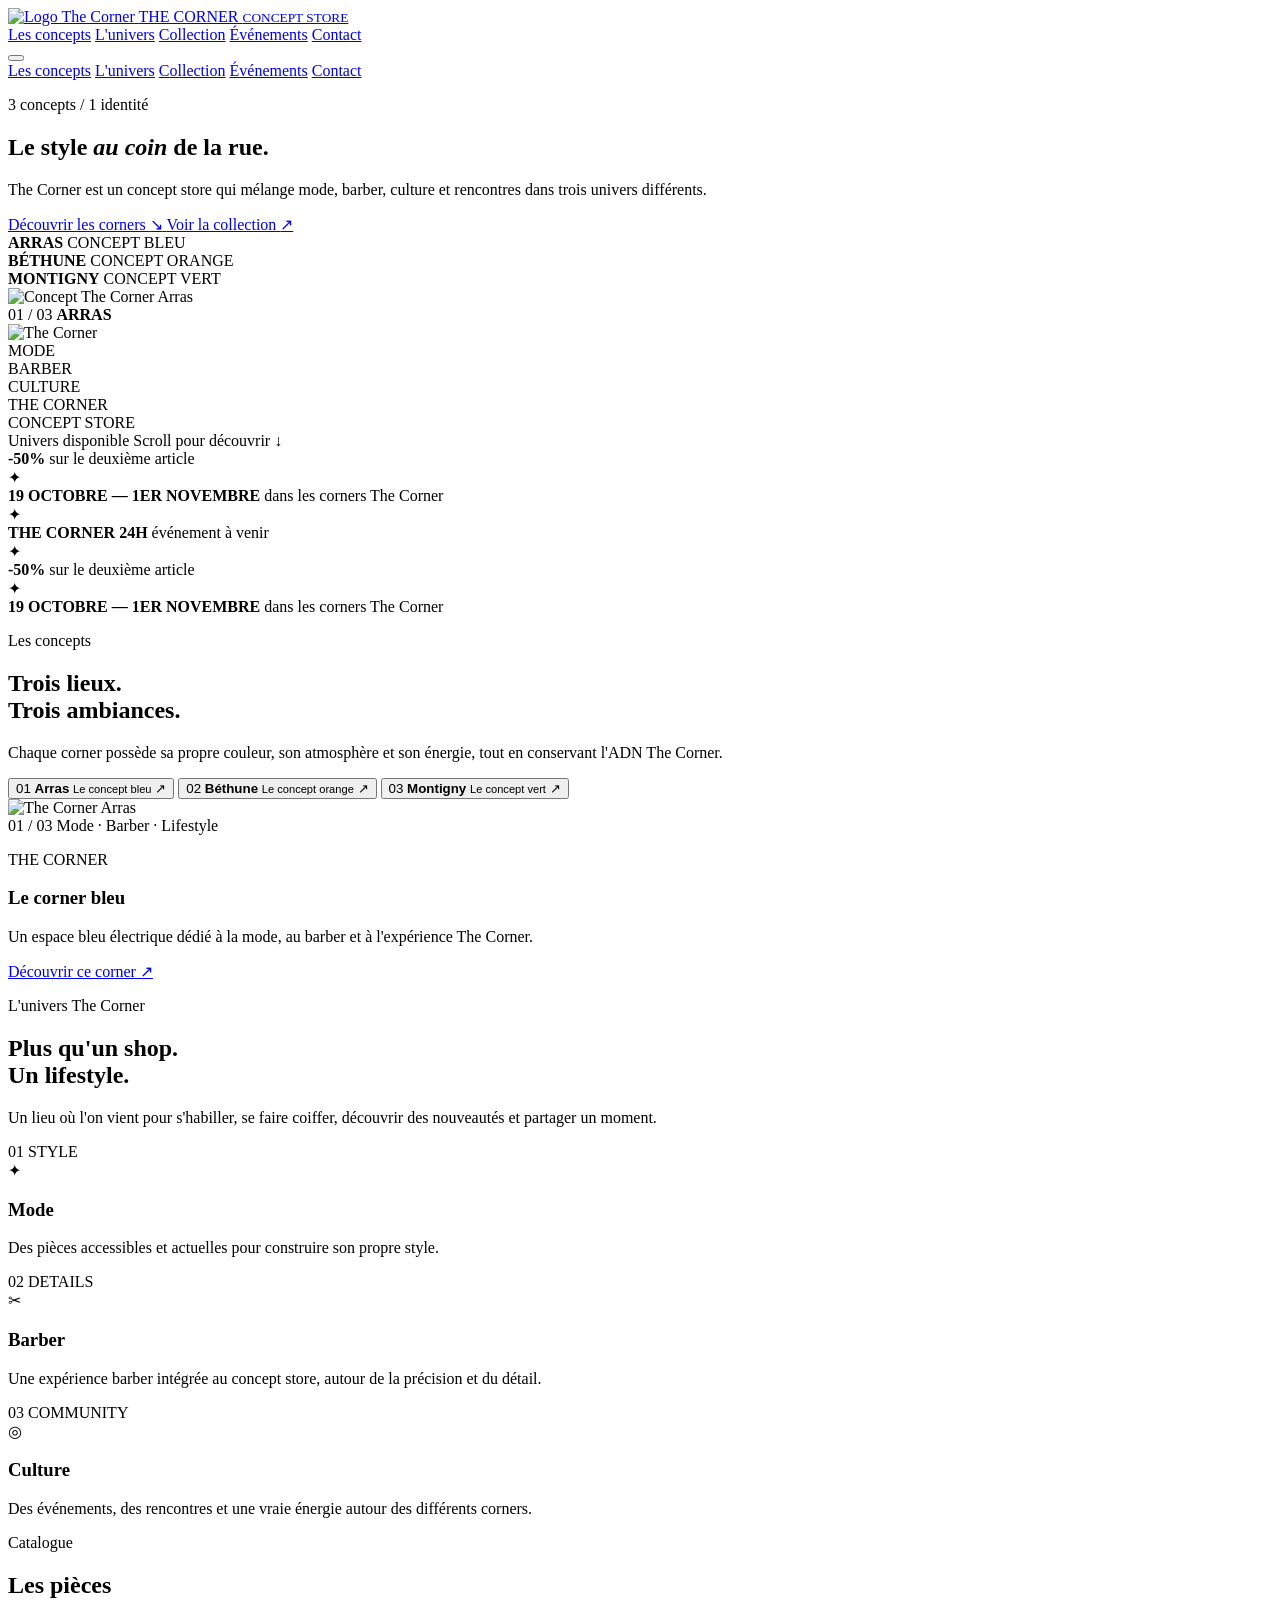
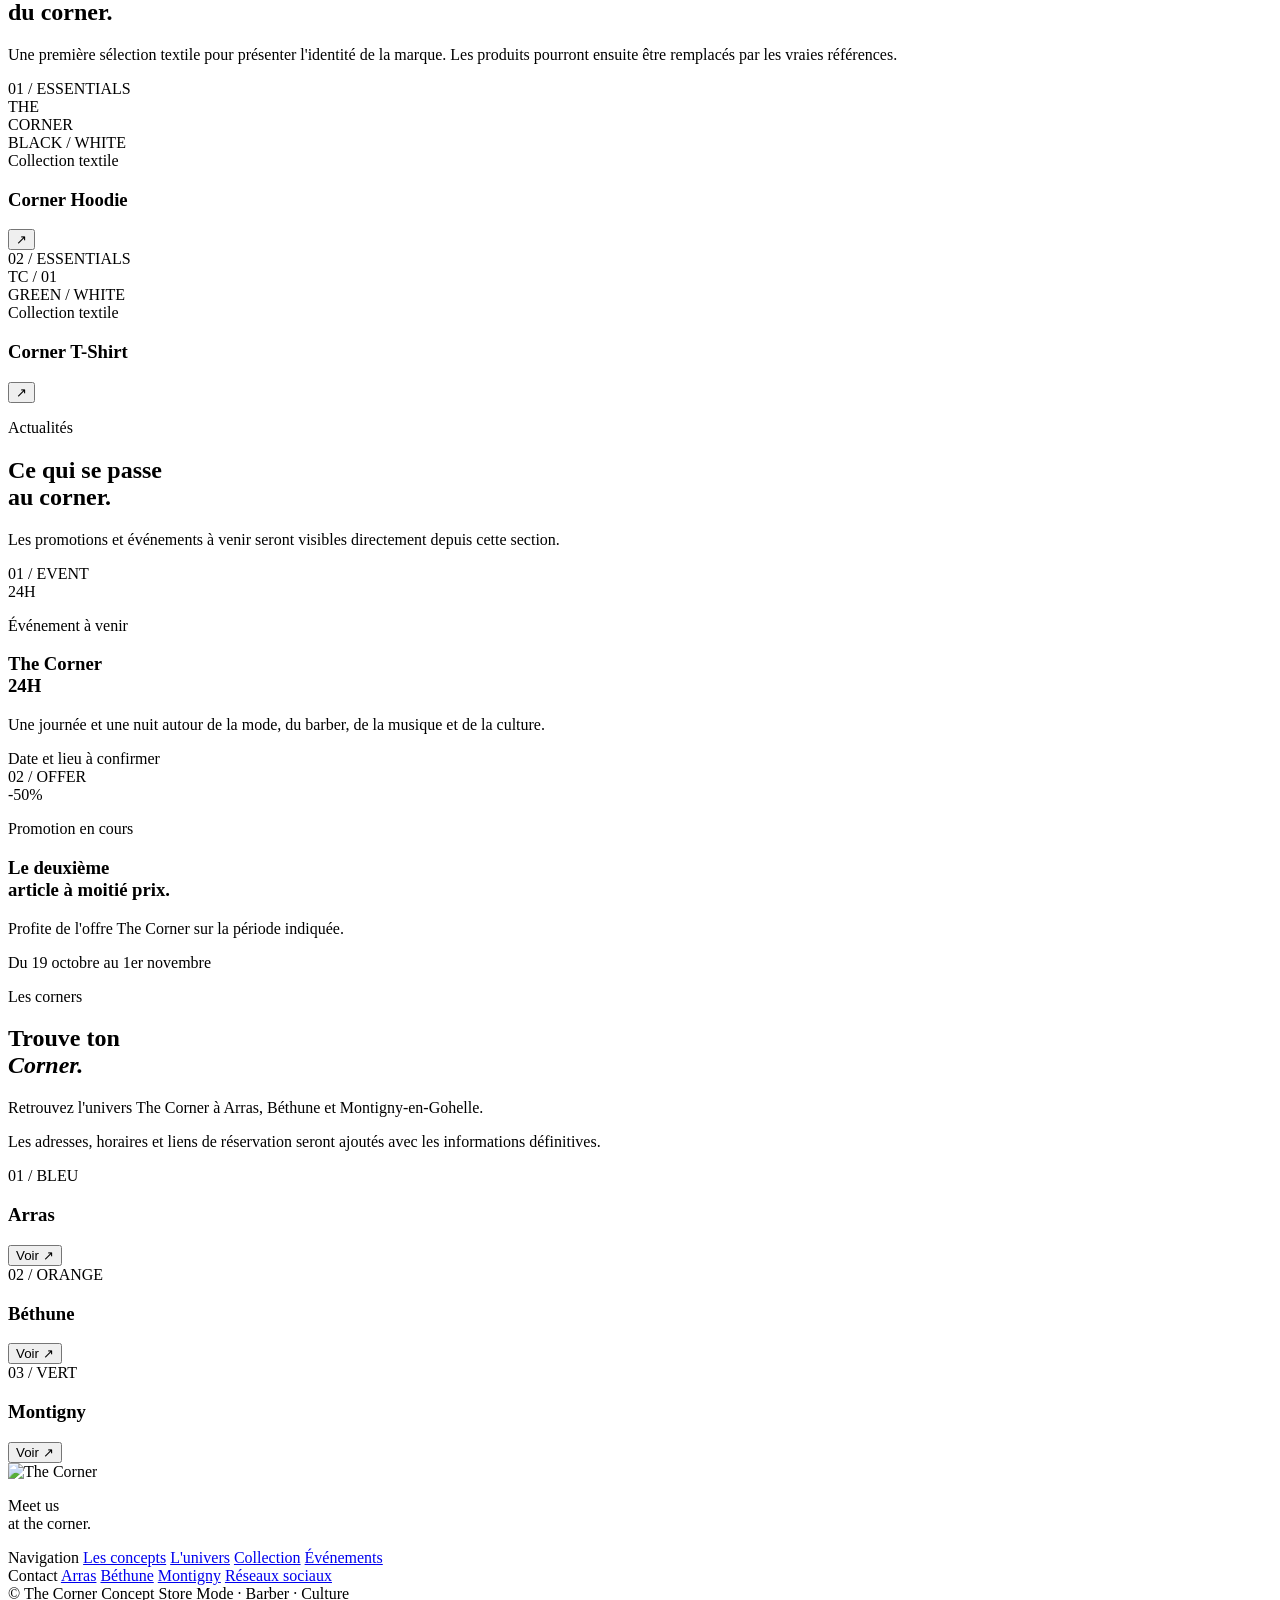
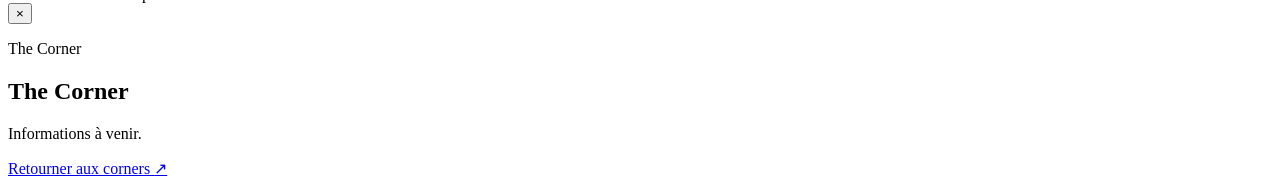
==== index.html @ e29ccf76 "Rename file (2).html to index.html" ====
<!DOCTYPE html>
<html lang="fr">
<head>
  <meta charset="UTF-8" />
  <meta name="viewport" content="width=device-width, initial-scale=1.0" />

  <title>The Corner — Concept Store</title>

  <meta
    name="description"
    content="The Corner Concept Store — Mode, barber, culture et événements à Arras, Béthune et Montigny."
  />

  <link rel="preconnect" href="https://fonts.googleapis.com">
  <link rel="preconnect" href="https://fonts.gstatic.com" crossorigin>

  <link
    href="https://fonts.googleapis.com/css2?family=Barlow+Condensed:wght@400;500;600;700;800&family=Space+Grotesk:wght@400;500;600;700&display=swap"
    rel="stylesheet"
  />

  <link rel="stylesheet" href="style.css" />
</head>

<body>

  <div class="scroll-progress" id="scrollProgress"></div>

  <!-- HEADER -->
  <header class="site-header" id="siteHeader">
    <div class="container header-inner">

      <a href="#top" class="brand">
        <span class="brand-logo">
          <img src="assets/logo-white.png" alt="Logo The Corner" />
        </span>

        <span class="brand-text">
          THE CORNER
          <small>CONCEPT STORE</small>
        </span>
      </a>

      <nav class="main-nav" aria-label="Navigation principale">
        <a href="#concepts">Les concepts</a>
        <a href="#univers">L'univers</a>
        <a href="#collection">Collection</a>
        <a href="#events">Événements</a>
        <a href="#contact">Contact</a>
      </nav>

      <button
        class="menu-toggle"
        id="menuToggle"
        type="button"
        aria-label="Ouvrir le menu"
        aria-expanded="false"
      >
        <span></span>
        <span></span>
      </button>
    </div>

    <div class="mobile-panel" id="mobilePanel">
      <a href="#concepts">Les concepts</a>
      <a href="#univers">L'univers</a>
      <a href="#collection">Collection</a>
      <a href="#events">Événements</a>
      <a href="#contact">Contact</a>
    </div>
  </header>

  <main>

    <!-- HERO -->
    <section class="hero" id="top">
      <div class="hero-background-grid"></div>

      <div class="container hero-grid">

        <div class="hero-content reveal">
          <p class="eyebrow eyebrow-light">
            <span></span>
            3 concepts / 1 identité
          </p>

          <h1>
            Le style
            <em>au coin</em>
            de la rue.
          </h1>

          <p class="hero-description">
            The Corner est un concept store qui mélange mode, barber,
            culture et rencontres dans trois univers différents.
          </p>

          <div class="hero-actions">
            <a href="#concepts" class="button button-acid">
              Découvrir les corners
              <span>↘</span>
            </a>

            <a href="#collection" class="button button-outline-light">
              Voir la collection
              <span>↗</span>
            </a>
          </div>

          <div class="hero-infos">
            <div>
              <strong>ARRAS</strong>
              <span>CONCEPT BLEU</span>
            </div>

            <div>
              <strong>BÉTHUNE</strong>
              <span>CONCEPT ORANGE</span>
            </div>

            <div>
              <strong>MONTIGNY</strong>
              <span>CONCEPT VERT</span>
            </div>
          </div>
        </div>

        <div class="hero-visual reveal">
          <div class="hero-image media-frame">
            <img
              src="assets/arras.jpg"
              alt="Concept The Corner Arras"
            />

            <div class="hero-image-overlay"></div>

            <div class="hero-image-label">
              <span>01 / 03</span>
              <strong>ARRAS</strong>
            </div>
          </div>

          <div class="hero-logo-card">
            <img src="assets/logo-white.png" alt="The Corner" />
          </div>

          <div class="hero-sticker">
            MODE<br />
            BARBER<br />
            CULTURE
          </div>

          <div class="hero-side-label">
            THE CORNER<br />
            CONCEPT STORE
          </div>
        </div>

      </div>

      <div class="container hero-bottom">
        <span>
          <i class="status-dot"></i>
          Univers disponible
        </span>

        <span>Scroll pour découvrir ↓</span>
      </div>
    </section>

    <!-- PROMOTION -->
    <section class="promo-bar">
      <div class="promo-track">
        <div class="promo-item">
          <strong>-50%</strong>
          <span>sur le deuxième article</span>
        </div>

        <div class="promo-separator">✦</div>

        <div class="promo-item">
          <strong>19 OCTOBRE — 1ER NOVEMBRE</strong>
          <span>dans les corners The Corner</span>
        </div>

        <div class="promo-separator">✦</div>

        <div class="promo-item">
          <strong>THE CORNER 24H</strong>
          <span>événement à venir</span>
        </div>

        <div class="promo-separator">✦</div>

        <div class="promo-item">
          <strong>-50%</strong>
          <span>sur le deuxième article</span>
        </div>

        <div class="promo-separator">✦</div>

        <div class="promo-item">
          <strong>19 OCTOBRE — 1ER NOVEMBRE</strong>
          <span>dans les corners The Corner</span>
        </div>
      </div>
    </section>

    <!-- CONCEPTS -->
    <section class="section concepts-section" id="concepts">
      <div class="container">

        <div class="section-heading reveal">
          <div>
            <p class="eyebrow">
              <span></span>
              Les concepts
            </p>

            <h2>
              Trois lieux.<br />
              Trois ambiances.
            </h2>
          </div>

          <p class="section-intro">
            Chaque corner possède sa propre couleur, son atmosphère
            et son énergie, tout en conservant l'ADN The Corner.
          </p>
        </div>

        <div class="concept-layout">

          <div class="concept-list">

            <button
              class="concept-card is-active"
              type="button"
              aria-pressed="true"
              data-city="Arras"
              data-index="01"
              data-theme="blue"
              data-color="#165dff"
              data-image="assets/arras.jpg"
              data-title="Le corner bleu"
              data-description="Un espace bleu électrique dédié à la mode, au barber et à l'expérience The Corner."
              data-tag="Mode · Barber · Lifestyle"
            >
              <span class="concept-card-number">01</span>

              <span class="concept-card-content">
                <strong>Arras</strong>
                <small>Le concept bleu</small>
              </span>

              <span class="concept-card-arrow">↗</span>
            </button>

            <button
              class="concept-card"
              type="button"
              aria-pressed="false"
              data-city="Béthune"
              data-index="02"
              data-theme="orange"
              data-color="#f15a24"
              data-image="assets/bethune.jpg"
              data-title="Le corner orange"
              data-description="Une identité chaude et solaire pensée pour le shopping, le style et la convivialité."
              data-tag="Mode · Barber · Culture"
            >
              <span class="concept-card-number">02</span>

              <span class="concept-card-content">
                <strong>Béthune</strong>
                <small>Le concept orange</small>
              </span>

              <span class="concept-card-arrow">↗</span>
            </button>

            <button
              class="concept-card"
              type="button"
              aria-pressed="false"
              data-city="Montigny-en-Gohelle"
              data-index="03"
              data-theme="green"
              data-color="#079566"
              data-image="assets/montigny.jpg"
              data-title="Le corner vert"
              data-description="Un univers vert reconnaissable, pensé comme un lieu de vie autour du style et du barber."
              data-tag="Mode · Barber · Community"
            >
              <span class="concept-card-number">03</span>

              <span class="concept-card-content">
                <strong>Montigny</strong>
                <small>Le concept vert</small>
              </span>

              <span class="concept-card-arrow">↗</span>
            </button>

          </div>

          <article
            class="concept-focus media-frame"
            id="conceptFocus"
            style="--concept-color: #165dff;"
          >
            <img
              id="conceptFocusImage"
              src="assets/arras.jpg"
              alt="The Corner Arras"
            />

            <div class="concept-focus-overlay"></div>

            <div class="concept-focus-top">
              <span id="conceptFocusIndex">01 / 03</span>
              <span id="conceptFocusTag">Mode · Barber · Lifestyle</span>
            </div>

            <div class="concept-focus-bottom">
              <p>THE CORNER</p>

              <h3 id="conceptFocusTitle">
                Le corner bleu
              </h3>

              <p id="conceptFocusDescription">
                Un espace bleu électrique dédié à la mode, au barber
                et à l'expérience The Corner.
              </p>

              <a href="#contact" class="button button-light">
                Découvrir ce corner
                <span>↗</span>
              </a>
            </div>
          </article>

        </div>
      </div>
    </section>

    <!-- UNIVERS -->
    <section class="section universe-section dark-section" id="univers">
      <div class="container">

        <div class="section-heading reveal">
          <div>
            <p class="eyebrow eyebrow-light">
              <span></span>
              L'univers The Corner
            </p>

            <h2>
              Plus qu'un shop.<br />
              Un lifestyle.
            </h2>
          </div>

          <p class="section-intro section-intro-light">
            Un lieu où l'on vient pour s'habiller, se faire coiffer,
            découvrir des nouveautés et partager un moment.
          </p>
        </div>

        <div class="service-grid">

          <article class="service-card service-card-blue reveal">
            <div class="service-card-top">
              <span>01</span>
              <span>STYLE</span>
            </div>

            <div class="service-icon">✦</div>

            <h3>Mode</h3>

            <p>
              Des pièces accessibles et actuelles pour construire
              son propre style.
            </p>

            <span class="service-card-line"></span>
          </article>

          <article class="service-card service-card-orange reveal">
            <div class="service-card-top">
              <span>02</span>
              <span>DETAILS</span>
            </div>

            <div class="service-icon">✂</div>

            <h3>Barber</h3>

            <p>
              Une expérience barber intégrée au concept store,
              autour de la précision et du détail.
            </p>

            <span class="service-card-line"></span>
          </article>

          <article class="service-card service-card-green reveal">
            <div class="service-card-top">
              <span>03</span>
              <span>COMMUNITY</span>
            </div>

            <div class="service-icon">◎</div>

            <h3>Culture</h3>

            <p>
              Des événements, des rencontres et une vraie énergie
              autour des différents corners.
            </p>

            <span class="service-card-line"></span>
          </article>

        </div>
      </div>
    </section>

    <!-- COLLECTION -->
    <section class="section collection-section" id="collection">
      <div class="container">

        <div class="section-heading reveal">
          <div>
            <p class="eyebrow">
              <span></span>
              Catalogue
            </p>

            <h2>
              Les pièces<br />
              du corner.
            </h2>
          </div>

          <p class="section-intro">
            Une première sélection textile pour présenter l'identité
            de la marque. Les produits pourront ensuite être remplacés
            par les vraies références.
          </p>
        </div>

        <div class="product-grid">

          <article class="product-card reveal">
            <div class="product-visual product-visual-dark">
              <span class="product-number">01 / ESSENTIALS</span>

              <div class="garment garment-hoodie">
                <span class="garment-neck"></span>
                <span class="garment-logo">THE<br />CORNER</span>
              </div>

              <span class="product-color-label">BLACK / WHITE</span>
            </div>

            <div class="product-card-bottom">
              <div>
                <span class="product-category">Collection textile</span>
                <h3>Corner Hoodie</h3>
              </div>

              <button
                class="round-button"
                type="button"
                data-product="hoodie"
                aria-label="Voir le hoodie"
              >
                ↗
              </button>
            </div>
          </article>

          <article class="product-card reveal">
            <div class="product-visual product-visual-green">
              <span class="product-number">02 / ESSENTIALS</span>

              <div class="garment garment-tshirt">
                <span class="garment-neck"></span>
                <span class="garment-logo">TC / 01</span>
              </div>

              <span class="product-color-label">GREEN / WHITE</span>
            </div>

            <div class="product-card-bottom">
              <div>
                <span class="product-category">Collection textile</span>
                <h3>Corner T-Shirt</h3>
              </div>

              <button
                class="round-button"
                type="button"
                data-product="tshirt"
                aria-label="Voir le t-shirt"
              >
                ↗
              </button>
            </div>
          </article>

        </div>
      </div>
    </section>

    <!-- EVENTS -->
    <section class="section events-section dark-section" id="events">
      <div class="container">

        <div class="section-heading reveal">
          <div>
            <p class="eyebrow eyebrow-light">
              <span></span>
              Actualités
            </p>

            <h2>
              Ce qui se passe<br />
              au corner.
            </h2>
          </div>

          <p class="section-intro section-intro-light">
            Les promotions et événements à venir seront visibles
            directement depuis cette section.
          </p>
        </div>

        <div class="events-grid">

          <article class="event-card event-card-main reveal">
            <span class="event-card-number">01 / EVENT</span>

            <div class="event-ghost-number">24H</div>

            <div class="event-card-content">
              <p class="event-label">Événement à venir</p>

              <h3>
                The Corner<br />
                24H
              </h3>

              <p>
                Une journée et une nuit autour de la mode, du barber,
                de la musique et de la culture.
              </p>

              <span class="event-date">
                Date et lieu à confirmer
              </span>
            </div>
          </article>

          <article class="event-card event-card-promo reveal">
            <span class="event-card-number">02 / OFFER</span>

            <div class="promo-percent">-50%</div>

            <div class="event-card-content">
              <p class="event-label">Promotion en cours</p>

              <h3>
                Le deuxième<br />
                article à moitié prix.
              </h3>

              <p>
                Profite de l'offre The Corner sur la période indiquée.
              </p>

              <span class="event-date">
                Du 19 octobre au 1er novembre
              </span>
            </div>
          </article>

        </div>
      </div>
    </section>

    <!-- CONTACT / LOCATIONS -->
    <section class="section contact-section" id="contact">
      <div class="container">

        <div class="contact-grid">

          <div class="contact-copy reveal">
            <p class="eyebrow">
              <span></span>
              Les corners
            </p>

            <h2>
              Trouve ton<br />
              <em>Corner.</em>
            </h2>

            <p>
              Retrouvez l'univers The Corner à Arras, Béthune et
              Montigny-en-Gohelle.
            </p>

            <p class="contact-note">
              Les adresses, horaires et liens de réservation seront
              ajoutés avec les informations définitives.
            </p>
          </div>

          <div class="locations-list">

            <article class="location-row location-blue reveal">
              <div class="location-color"></div>

              <div class="location-main">
                <span>01 / BLEU</span>
                <h3>Arras</h3>
              </div>

              <button
                class="location-button"
                type="button"
                data-info-title="The Corner — Arras"
                data-info-body="Les informations définitives du corner d'Arras seront ajoutées ici : adresse, horaires, téléphone et réseaux sociaux."
              >
                Voir
                <span>↗</span>
              </button>
            </article>

            <article class="location-row location-orange reveal">
              <div class="location-color"></div>

              <div class="location-main">
                <span>02 / ORANGE</span>
                <h3>Béthune</h3>
              </div>

              <button
                class="location-button"
                type="button"
                data-info-title="The Corner — Béthune"
                data-info-body="Les informations définitives du corner de Béthune seront ajoutées ici : adresse, horaires, téléphone et réseaux sociaux."
              >
                Voir
                <span>↗</span>
              </button>
            </article>

            <article class="location-row location-green reveal">
              <div class="location-color"></div>

              <div class="location-main">
                <span>03 / VERT</span>
                <h3>Montigny</h3>
              </div>

              <button
                class="location-button"
                type="button"
                data-info-title="The Corner — Montigny"
                data-info-body="Les informations définitives du corner de Montigny-en-Gohelle seront ajoutées ici : adresse, horaires, téléphone et réseaux sociaux."
              >
                Voir
                <span>↗</span>
              </button>
            </article>

          </div>
        </div>
      </div>
    </section>

  </main>

  <!-- FOOTER -->
  <footer class="site-footer">
    <div class="container">

      <div class="footer-top">
        <div>
          <div class="footer-brand">
            <img src="assets/logo-white.png" alt="The Corner" />
          </div>

          <p class="footer-slogan">
            Meet us<br />
            at <span>the corner.</span>
          </p>
        </div>

        <div class="footer-links">
          <div>
            <span>Navigation</span>
            <a href="#concepts">Les concepts</a>
            <a href="#univers">L'univers</a>
            <a href="#collection">Collection</a>
            <a href="#events">Événements</a>
          </div>

          <div>
            <span>Contact</span>
            <a href="#contact">Arras</a>
            <a href="#contact">Béthune</a>
            <a href="#contact">Montigny</a>
            <a href="#contact">Réseaux sociaux</a>
          </div>
        </div>
      </div>

      <div class="footer-bottom">
        <span>© <span id="year"></span> The Corner Concept Store</span>
        <span>Mode · Barber · Culture</span>
      </div>

    </div>
  </footer>

  <!-- MODALE -->
  <div
    class="modal"
    id="infoModal"
    aria-hidden="true"
    role="dialog"
    aria-modal="true"
  >
    <div class="modal-backdrop" data-close-modal></div>

    <div class="modal-dialog">
      <button
        class="modal-close"
        type="button"
        aria-label="Fermer"
        data-close-modal
      >
        ×
      </button>

      <p class="eyebrow">
        <span></span>
        The Corner
      </p>

      <h2 id="modalTitle">The Corner</h2>

      <p id="modalBody">
        Informations à venir.
      </p>

      <a href="#contact" class="button button-dark" data-close-modal>
        Retourner aux corners
        <span>↗</span>
      </a>
    </div>
  </div>

  <script src="app.js"></script>
</body>
</html>
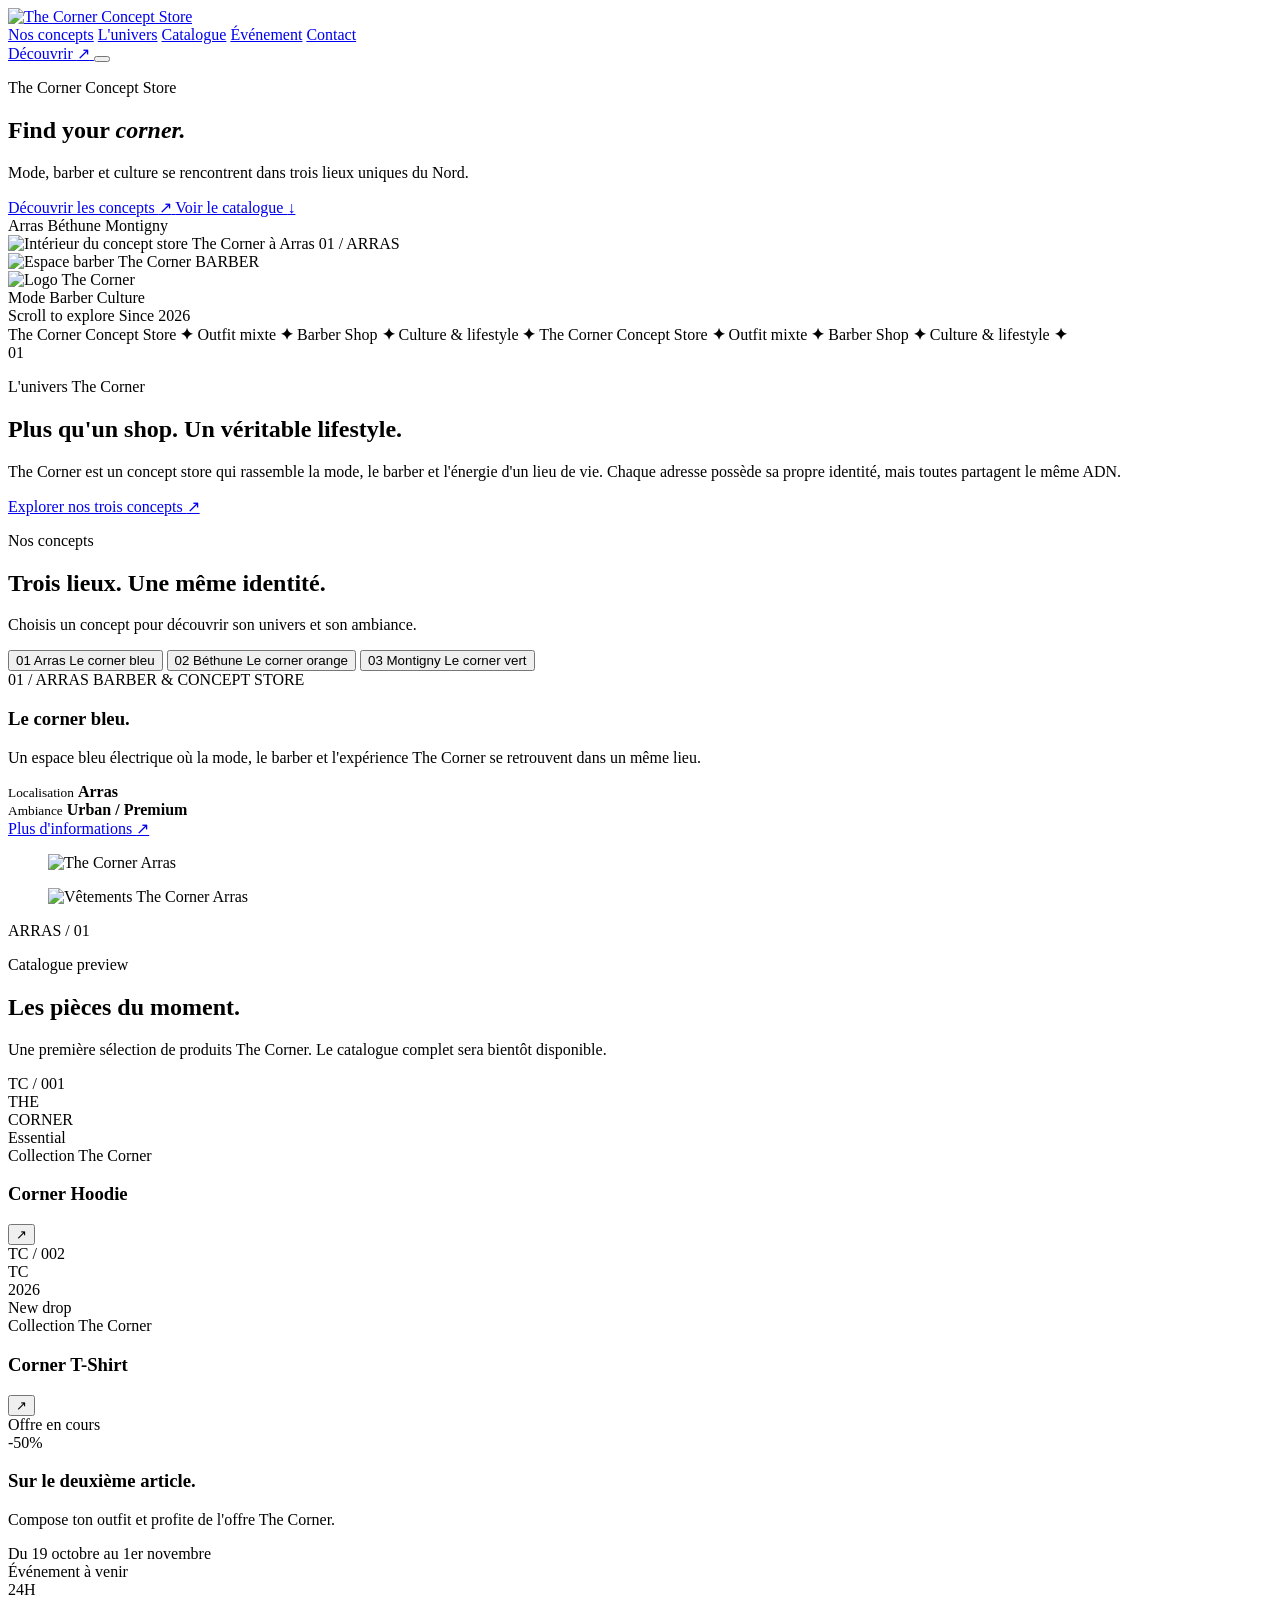
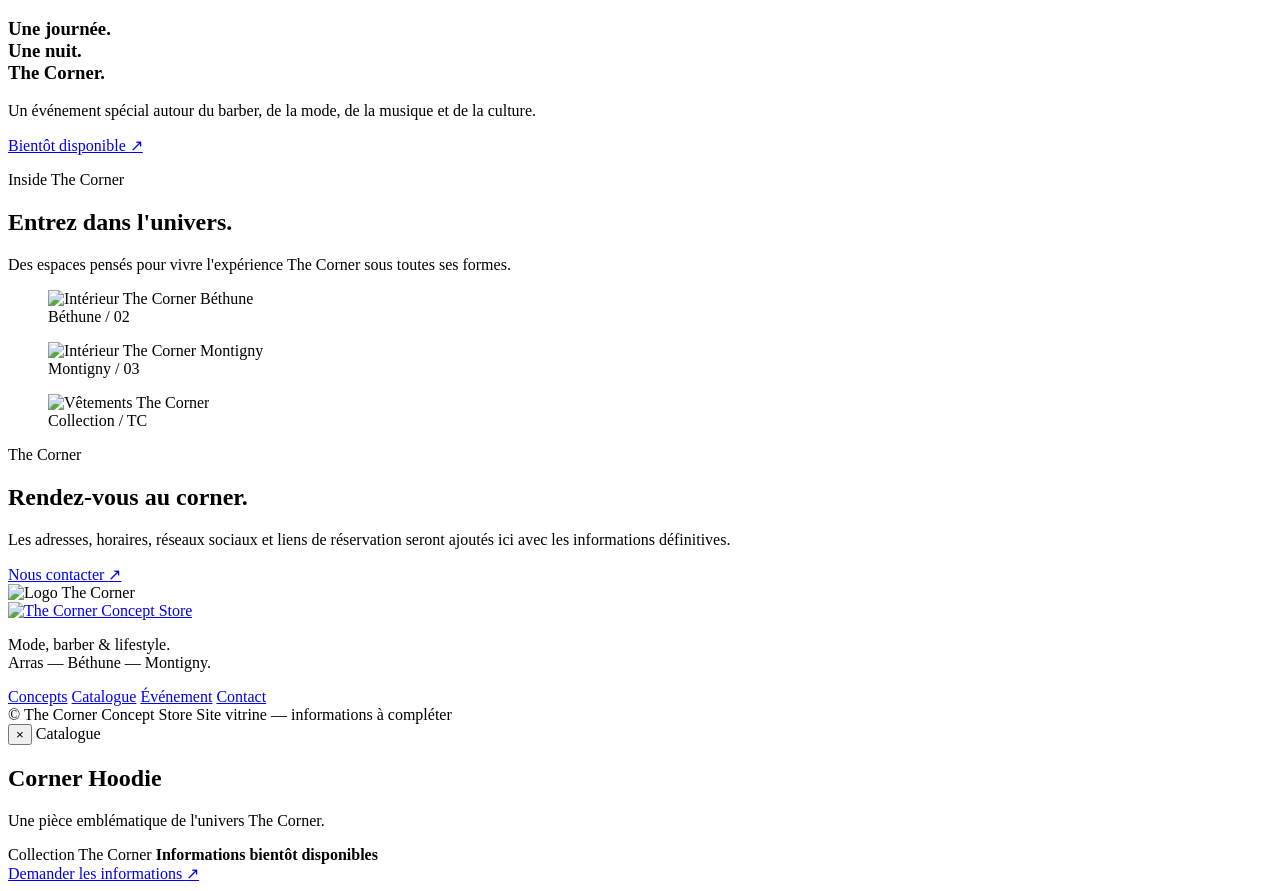
==== commit 46c39d40: "Rename file-3.html to index.html" ====
--- a/index.html
+++ b/index.html
@@ -8,11 +8,11 @@
 
   <meta
     name="description"
-    content="The Corner Concept Store — Mode, barber, culture et événements à Arras, Béthune et Montigny."
+    content="The Corner Concept Store — Mode, barber et lifestyle à Arras, Béthune et Montigny."
   />
 
-  <link rel="preconnect" href="https://fonts.googleapis.com">
-  <link rel="preconnect" href="https://fonts.gstatic.com" crossorigin>
+  <link rel="preconnect" href="https://fonts.googleapis.com" />
+  <link rel="preconnect" href="https://fonts.gstatic.com" crossorigin />
 
   <link
     href="https://fonts.googleapis.com/css2?family=Barlow+Condensed:wght@400;500;600;700;800&family=Space+Grotesk:wght@400;500;600;700&display=swap"
@@ -22,461 +22,354 @@
   <link rel="stylesheet" href="style.css" />
 </head>
 
-<body>
-
-  <div class="scroll-progress" id="scrollProgress"></div>
+<body data-theme="arras">
 
   <!-- HEADER -->
   <header class="site-header" id="siteHeader">
     <div class="container header-inner">
 
-      <a href="#top" class="brand">
-        <span class="brand-logo">
-          <img src="assets/logo-white.png" alt="Logo The Corner" />
-        </span>
-
-        <span class="brand-text">
-          THE CORNER
-          <small>CONCEPT STORE</small>
-        </span>
+      <a href="#top" class="brand" aria-label="Retour à l'accueil">
+        <img src="assets/logo.png" alt="The Corner Concept Store" />
       </a>
 
-      <nav class="main-nav" aria-label="Navigation principale">
-        <a href="#concepts">Les concepts</a>
+      <nav class="main-nav" id="mainNav">
+        <a href="#concepts">Nos concepts</a>
         <a href="#univers">L'univers</a>
-        <a href="#collection">Collection</a>
-        <a href="#events">Événements</a>
+        <a href="#catalogue">Catalogue</a>
+        <a href="#evenement">Événement</a>
         <a href="#contact">Contact</a>
       </nav>
+
+      <a class="header-button" href="#catalogue">
+        Découvrir
+        <span>↗</span>
+      </a>
 
       <button
         class="menu-toggle"
         id="menuToggle"
-        type="button"
         aria-label="Ouvrir le menu"
         aria-expanded="false"
       >
         <span></span>
         <span></span>
       </button>
-    </div>
-
-    <div class="mobile-panel" id="mobilePanel">
-      <a href="#concepts">Les concepts</a>
-      <a href="#univers">L'univers</a>
-      <a href="#collection">Collection</a>
-      <a href="#events">Événements</a>
-      <a href="#contact">Contact</a>
+
     </div>
   </header>
 
-  <main>
+  <main id="top">
 
     <!-- HERO -->
-    <section class="hero" id="top">
-      <div class="hero-background-grid"></div>
+    <section class="hero">
+      <div class="hero-background-circle hero-background-circle--one"></div>
+      <div class="hero-background-circle hero-background-circle--two"></div>
 
       <div class="container hero-grid">
 
         <div class="hero-content reveal">
-          <p class="eyebrow eyebrow-light">
+          <p class="eyebrow">
             <span></span>
-            3 concepts / 1 identité
+            The Corner Concept Store
           </p>
 
           <h1>
-            Le style
-            <em>au coin</em>
-            de la rue.
+            Find your
+            <em>corner.</em>
           </h1>
 
-          <p class="hero-description">
-            The Corner est un concept store qui mélange mode, barber,
-            culture et rencontres dans trois univers différents.
+          <p class="hero-text">
+            Mode, barber et culture se rencontrent dans trois lieux
+            uniques du Nord.
           </p>
 
           <div class="hero-actions">
-            <a href="#concepts" class="button button-acid">
-              Découvrir les corners
-              <span>↘</span>
-            </a>
-
-            <a href="#collection" class="button button-outline-light">
-              Voir la collection
+            <a href="#concepts" class="button button--primary">
+              Découvrir les concepts
               <span>↗</span>
             </a>
-          </div>
-
-          <div class="hero-infos">
-            <div>
-              <strong>ARRAS</strong>
-              <span>CONCEPT BLEU</span>
+
+            <a href="#catalogue" class="button button--outline">
+              Voir le catalogue
+              <span>↓</span>
+            </a>
+          </div>
+
+          <div class="hero-locations">
+            <span class="hero-location">
+              <i class="location-dot location-dot--blue"></i>
+              Arras
+            </span>
+
+            <span class="hero-location">
+              <i class="location-dot location-dot--orange"></i>
+              Béthune
+            </span>
+
+            <span class="hero-location">
+              <i class="location-dot location-dot--green"></i>
+              Montigny
+            </span>
+          </div>
+        </div>
+
+        <div class="hero-visual reveal">
+
+          <div class="hero-image hero-image--main">
+            <img
+              src="assets/arras-interieur.jpg"
+              alt="Intérieur du concept store The Corner à Arras"
+            />
+            <span class="image-label">01 / ARRAS</span>
+          </div>
+
+          <div class="hero-image hero-image--small">
+            <img
+              src="assets/arras-barber.jpg"
+              alt="Espace barber The Corner"
+            />
+            <span class="image-label">BARBER</span>
+          </div>
+
+          <div class="hero-logo-card">
+            <img src="assets/logo.png" alt="Logo The Corner" />
+          </div>
+
+          <div class="hero-sticker">
+            <span>Mode</span>
+            <span>Barber</span>
+            <span>Culture</span>
+          </div>
+
+        </div>
+      </div>
+
+      <div class="hero-bottom container">
+        <span>Scroll to explore</span>
+        <span class="hero-line"></span>
+        <span>Since 2026</span>
+      </div>
+    </section>
+
+    <!-- BANDEAU -->
+    <section class="announcement-bar">
+      <div class="announcement-track">
+        <span>The Corner Concept Store</span>
+        <b>✦</b>
+        <span>Outfit mixte</span>
+        <b>✦</b>
+        <span>Barber Shop</span>
+        <b>✦</b>
+        <span>Culture & lifestyle</span>
+        <b>✦</b>
+        <span>The Corner Concept Store</span>
+        <b>✦</b>
+        <span>Outfit mixte</span>
+        <b>✦</b>
+        <span>Barber Shop</span>
+        <b>✦</b>
+        <span>Culture & lifestyle</span>
+        <b>✦</b>
+      </div>
+    </section>
+
+    <!-- INTRO -->
+    <section class="intro-section section" id="univers">
+      <div class="container intro-grid">
+
+        <div class="intro-number reveal">
+          01
+        </div>
+
+        <div class="intro-content reveal">
+          <p class="eyebrow eyebrow--dark">
+            <span></span>
+            L'univers The Corner
+          </p>
+
+          <h2>
+            Plus qu'un shop.
+            <strong>Un véritable lifestyle.</strong>
+          </h2>
+
+          <p>
+            The Corner est un concept store qui rassemble la mode,
+            le barber et l'énergie d'un lieu de vie. Chaque adresse possède
+            sa propre identité, mais toutes partagent le même ADN.
+          </p>
+
+          <a href="#concepts" class="text-link">
+            Explorer nos trois concepts
+            <span>↗</span>
+          </a>
+        </div>
+
+      </div>
+    </section>
+
+    <!-- CONCEPTS -->
+    <section class="concepts-section section" id="concepts">
+      <div class="container">
+
+        <div class="section-heading reveal">
+          <div>
+            <p class="eyebrow eyebrow--dark">
+              <span></span>
+              Nos concepts
+            </p>
+
+            <h2>
+              Trois lieux.
+              <strong>Une même identité.</strong>
+            </h2>
+          </div>
+
+          <p>
+            Choisis un concept pour découvrir son univers et son ambiance.
+          </p>
+        </div>
+
+        <div class="location-tabs reveal">
+          <button
+            class="location-tab is-active"
+            data-location="arras"
+            type="button"
+          >
+            <span class="tab-number">01</span>
+            <span class="tab-name">Arras</span>
+            <span class="tab-city">Le corner bleu</span>
+          </button>
+
+          <button
+            class="location-tab"
+            data-location="bethune"
+            type="button"
+          >
+            <span class="tab-number">02</span>
+            <span class="tab-name">Béthune</span>
+            <span class="tab-city">Le corner orange</span>
+          </button>
+
+          <button
+            class="location-tab"
+            data-location="montigny"
+            type="button"
+          >
+            <span class="tab-number">03</span>
+            <span class="tab-name">Montigny</span>
+            <span class="tab-city">Le corner vert</span>
+          </button>
+        </div>
+
+        <div class="concept-detail reveal" id="conceptDetail">
+
+          <div class="concept-detail-content">
+            <div class="concept-detail-top">
+              <span id="conceptNumber">01 / ARRAS</span>
+              <span id="conceptCategory">BARBER & CONCEPT STORE</span>
             </div>
 
-            <div>
-              <strong>BÉTHUNE</strong>
-              <span>CONCEPT ORANGE</span>
+            <h3 id="conceptTitle">
+              Le corner bleu.
+            </h3>
+
+            <p id="conceptDescription">
+              Un espace bleu électrique où la mode, le barber et l'expérience
+              The Corner se retrouvent dans un même lieu.
+            </p>
+
+            <div class="concept-detail-meta">
+              <div>
+                <small>Localisation</small>
+                <strong id="conceptAddress">Arras</strong>
+              </div>
+
+              <div>
+                <small>Ambiance</small>
+                <strong id="conceptMood">Urban / Premium</strong>
+              </div>
             </div>
 
-            <div>
-              <strong>MONTIGNY</strong>
-              <span>CONCEPT VERT</span>
+            <a href="#contact" class="button button--light">
+              Plus d'informations
+              <span>↗</span>
+            </a>
+          </div>
+
+          <div class="concept-detail-images">
+            <figure class="concept-image concept-image--large">
+              <img
+                id="conceptImageOne"
+                src="assets/arras-barber.jpg"
+                alt="The Corner Arras"
+              />
+            </figure>
+
+            <figure class="concept-image concept-image--small">
+              <img
+                id="conceptImageTwo"
+                src="assets/arras-vetements.jpg"
+                alt="Vêtements The Corner Arras"
+              />
+            </figure>
+
+            <div class="concept-image-label" id="conceptImageLabel">
+              ARRAS / 01
             </div>
           </div>
-        </div>
-
-        <div class="hero-visual reveal">
-          <div class="hero-image media-frame">
-            <img
-              src="assets/arras.jpg"
-              alt="Concept The Corner Arras"
-            />
-
-            <div class="hero-image-overlay"></div>
-
-            <div class="hero-image-label">
-              <span>01 / 03</span>
-              <strong>ARRAS</strong>
-            </div>
-          </div>
-
-          <div class="hero-logo-card">
-            <img src="assets/logo-white.png" alt="The Corner" />
-          </div>
-
-          <div class="hero-sticker">
-            MODE<br />
-            BARBER<br />
-            CULTURE
-          </div>
-
-          <div class="hero-side-label">
-            THE CORNER<br />
-            CONCEPT STORE
-          </div>
-        </div>
-
-      </div>
-
-      <div class="container hero-bottom">
-        <span>
-          <i class="status-dot"></i>
-          Univers disponible
-        </span>
-
-        <span>Scroll pour découvrir ↓</span>
-      </div>
-    </section>
-
-    <!-- PROMOTION -->
-    <section class="promo-bar">
-      <div class="promo-track">
-        <div class="promo-item">
-          <strong>-50%</strong>
-          <span>sur le deuxième article</span>
-        </div>
-
-        <div class="promo-separator">✦</div>
-
-        <div class="promo-item">
-          <strong>19 OCTOBRE — 1ER NOVEMBRE</strong>
-          <span>dans les corners The Corner</span>
-        </div>
-
-        <div class="promo-separator">✦</div>
-
-        <div class="promo-item">
-          <strong>THE CORNER 24H</strong>
-          <span>événement à venir</span>
-        </div>
-
-        <div class="promo-separator">✦</div>
-
-        <div class="promo-item">
-          <strong>-50%</strong>
-          <span>sur le deuxième article</span>
-        </div>
-
-        <div class="promo-separator">✦</div>
-
-        <div class="promo-item">
-          <strong>19 OCTOBRE — 1ER NOVEMBRE</strong>
-          <span>dans les corners The Corner</span>
-        </div>
-      </div>
-    </section>
-
-    <!-- CONCEPTS -->
-    <section class="section concepts-section" id="concepts">
+
+        </div>
+
+      </div>
+    </section>
+
+    <!-- CATALOGUE -->
+    <section class="catalogue-section section" id="catalogue">
       <div class="container">
 
-        <div class="section-heading reveal">
+        <div class="section-heading section-heading--light reveal">
           <div>
             <p class="eyebrow">
               <span></span>
-              Les concepts
+              Catalogue preview
             </p>
 
             <h2>
-              Trois lieux.<br />
-              Trois ambiances.
+              Les pièces
+              <strong>du moment.</strong>
             </h2>
           </div>
 
-          <p class="section-intro">
-            Chaque corner possède sa propre couleur, son atmosphère
-            et son énergie, tout en conservant l'ADN The Corner.
-          </p>
-        </div>
-
-        <div class="concept-layout">
-
-          <div class="concept-list">
-
-            <button
-              class="concept-card is-active"
-              type="button"
-              aria-pressed="true"
-              data-city="Arras"
-              data-index="01"
-              data-theme="blue"
-              data-color="#165dff"
-              data-image="assets/arras.jpg"
-              data-title="Le corner bleu"
-              data-description="Un espace bleu électrique dédié à la mode, au barber et à l'expérience The Corner."
-              data-tag="Mode · Barber · Lifestyle"
-            >
-              <span class="concept-card-number">01</span>
-
-              <span class="concept-card-content">
-                <strong>Arras</strong>
-                <small>Le concept bleu</small>
-              </span>
-
-              <span class="concept-card-arrow">↗</span>
-            </button>
-
-            <button
-              class="concept-card"
-              type="button"
-              aria-pressed="false"
-              data-city="Béthune"
-              data-index="02"
-              data-theme="orange"
-              data-color="#f15a24"
-              data-image="assets/bethune.jpg"
-              data-title="Le corner orange"
-              data-description="Une identité chaude et solaire pensée pour le shopping, le style et la convivialité."
-              data-tag="Mode · Barber · Culture"
-            >
-              <span class="concept-card-number">02</span>
-
-              <span class="concept-card-content">
-                <strong>Béthune</strong>
-                <small>Le concept orange</small>
-              </span>
-
-              <span class="concept-card-arrow">↗</span>
-            </button>
-
-            <button
-              class="concept-card"
-              type="button"
-              aria-pressed="false"
-              data-city="Montigny-en-Gohelle"
-              data-index="03"
-              data-theme="green"
-              data-color="#079566"
-              data-image="assets/montigny.jpg"
-              data-title="Le corner vert"
-              data-description="Un univers vert reconnaissable, pensé comme un lieu de vie autour du style et du barber."
-              data-tag="Mode · Barber · Community"
-            >
-              <span class="concept-card-number">03</span>
-
-              <span class="concept-card-content">
-                <strong>Montigny</strong>
-                <small>Le concept vert</small>
-              </span>
-
-              <span class="concept-card-arrow">↗</span>
-            </button>
-
-          </div>
-
-          <article
-            class="concept-focus media-frame"
-            id="conceptFocus"
-            style="--concept-color: #165dff;"
-          >
-            <img
-              id="conceptFocusImage"
-              src="assets/arras.jpg"
-              alt="The Corner Arras"
-            />
-
-            <div class="concept-focus-overlay"></div>
-
-            <div class="concept-focus-top">
-              <span id="conceptFocusIndex">01 / 03</span>
-              <span id="conceptFocusTag">Mode · Barber · Lifestyle</span>
+          <p>
+            Une première sélection de produits The Corner.
+            Le catalogue complet sera bientôt disponible.
+          </p>
+        </div>
+
+        <div class="products-grid">
+
+          <article class="product-card reveal">
+            <div class="product-visual product-visual--hoodie">
+              <span class="product-code">TC / 001</span>
+
+              <div class="hoodie-shape">
+                <span>THE<br />CORNER</span>
+              </div>
+
+              <span class="product-tag">Essential</span>
             </div>
 
-            <div class="concept-focus-bottom">
-              <p>THE CORNER</p>
-
-              <h3 id="conceptFocusTitle">
-                Le corner bleu
-              </h3>
-
-              <p id="conceptFocusDescription">
-                Un espace bleu électrique dédié à la mode, au barber
-                et à l'expérience The Corner.
-              </p>
-
-              <a href="#contact" class="button button-light">
-                Découvrir ce corner
-                <span>↗</span>
-              </a>
-            </div>
-          </article>
-
-        </div>
-      </div>
-    </section>
-
-    <!-- UNIVERS -->
-    <section class="section universe-section dark-section" id="univers">
-      <div class="container">
-
-        <div class="section-heading reveal">
-          <div>
-            <p class="eyebrow eyebrow-light">
-              <span></span>
-              L'univers The Corner
-            </p>
-
-            <h2>
-              Plus qu'un shop.<br />
-              Un lifestyle.
-            </h2>
-          </div>
-
-          <p class="section-intro section-intro-light">
-            Un lieu où l'on vient pour s'habiller, se faire coiffer,
-            découvrir des nouveautés et partager un moment.
-          </p>
-        </div>
-
-        <div class="service-grid">
-
-          <article class="service-card service-card-blue reveal">
-            <div class="service-card-top">
-              <span>01</span>
-              <span>STYLE</span>
-            </div>
-
-            <div class="service-icon">✦</div>
-
-            <h3>Mode</h3>
-
-            <p>
-              Des pièces accessibles et actuelles pour construire
-              son propre style.
-            </p>
-
-            <span class="service-card-line"></span>
-          </article>
-
-          <article class="service-card service-card-orange reveal">
-            <div class="service-card-top">
-              <span>02</span>
-              <span>DETAILS</span>
-            </div>
-
-            <div class="service-icon">✂</div>
-
-            <h3>Barber</h3>
-
-            <p>
-              Une expérience barber intégrée au concept store,
-              autour de la précision et du détail.
-            </p>
-
-            <span class="service-card-line"></span>
-          </article>
-
-          <article class="service-card service-card-green reveal">
-            <div class="service-card-top">
-              <span>03</span>
-              <span>COMMUNITY</span>
-            </div>
-
-            <div class="service-icon">◎</div>
-
-            <h3>Culture</h3>
-
-            <p>
-              Des événements, des rencontres et une vraie énergie
-              autour des différents corners.
-            </p>
-
-            <span class="service-card-line"></span>
-          </article>
-
-        </div>
-      </div>
-    </section>
-
-    <!-- COLLECTION -->
-    <section class="section collection-section" id="collection">
-      <div class="container">
-
-        <div class="section-heading reveal">
-          <div>
-            <p class="eyebrow">
-              <span></span>
-              Catalogue
-            </p>
-
-            <h2>
-              Les pièces<br />
-              du corner.
-            </h2>
-          </div>
-
-          <p class="section-intro">
-            Une première sélection textile pour présenter l'identité
-            de la marque. Les produits pourront ensuite être remplacés
-            par les vraies références.
-          </p>
-        </div>
-
-        <div class="product-grid">
-
-          <article class="product-card reveal">
-            <div class="product-visual product-visual-dark">
-              <span class="product-number">01 / ESSENTIALS</span>
-
-              <div class="garment garment-hoodie">
-                <span class="garment-neck"></span>
-                <span class="garment-logo">THE<br />CORNER</span>
-              </div>
-
-              <span class="product-color-label">BLACK / WHITE</span>
-            </div>
-
-            <div class="product-card-bottom">
+            <div class="product-info">
               <div>
-                <span class="product-category">Collection textile</span>
+                <span>Collection The Corner</span>
                 <h3>Corner Hoodie</h3>
               </div>
 
               <button
-                class="round-button"
+                class="product-open"
                 type="button"
                 data-product="hoodie"
-                aria-label="Voir le hoodie"
+                aria-label="Découvrir le hoodie"
               >
                 ↗
               </button>
@@ -484,28 +377,27 @@
           </article>
 
           <article class="product-card reveal">
-            <div class="product-visual product-visual-green">
-              <span class="product-number">02 / ESSENTIALS</span>
-
-              <div class="garment garment-tshirt">
-                <span class="garment-neck"></span>
-                <span class="garment-logo">TC / 01</span>
+            <div class="product-visual product-visual--tshirt">
+              <span class="product-code">TC / 002</span>
+
+              <div class="tshirt-shape">
+                <span>TC<br />2026</span>
               </div>
 
-              <span class="product-color-label">GREEN / WHITE</span>
+              <span class="product-tag">New drop</span>
             </div>
 
-            <div class="product-card-bottom">
+            <div class="product-info">
               <div>
-                <span class="product-category">Collection textile</span>
+                <span>Collection The Corner</span>
                 <h3>Corner T-Shirt</h3>
               </div>
 
               <button
-                class="round-button"
+                class="product-open"
                 type="button"
                 data-product="tshirt"
-                aria-label="Voir le t-shirt"
+                aria-label="Découvrir le t-shirt"
               >
                 ↗
               </button>
@@ -516,171 +408,140 @@
       </div>
     </section>
 
-    <!-- EVENTS -->
-    <section class="section events-section dark-section" id="events">
+    <!-- PROMOTION ET EVENT -->
+    <section class="campaigns-section section">
+      <div class="container campaigns-grid">
+
+        <article class="promo-card reveal">
+          <span class="campaign-label">Offre en cours</span>
+
+          <div class="promo-big">-50<span>%</span></div>
+
+          <h3>
+            Sur le deuxième article.
+          </h3>
+
+          <p>
+            Compose ton outfit et profite de l'offre The Corner.
+          </p>
+
+          <div class="promo-date">
+            Du 19 octobre au 1er novembre
+          </div>
+        </article>
+
+        <article class="event-card reveal" id="evenement">
+          <div class="event-shape"></div>
+
+          <span class="campaign-label">Événement à venir</span>
+
+          <div class="event-number">24H</div>
+
+          <h3>
+            Une journée.
+            <br />
+            Une nuit.
+            <br />
+            The Corner.
+          </h3>
+
+          <p>
+            Un événement spécial autour du barber, de la mode,
+            de la musique et de la culture.
+          </p>
+
+          <a href="#contact" class="button button--dark">
+            Bientôt disponible
+            <span>↗</span>
+          </a>
+        </article>
+
+      </div>
+    </section>
+
+    <!-- GALERIE -->
+    <section class="gallery-section section">
       <div class="container">
 
         <div class="section-heading reveal">
           <div>
-            <p class="eyebrow eyebrow-light">
+            <p class="eyebrow eyebrow--dark">
               <span></span>
-              Actualités
+              Inside The Corner
             </p>
 
             <h2>
-              Ce qui se passe<br />
-              au corner.
+              Entrez dans
+              <strong>l'univers.</strong>
             </h2>
           </div>
 
-          <p class="section-intro section-intro-light">
-            Les promotions et événements à venir seront visibles
-            directement depuis cette section.
-          </p>
-        </div>
-
-        <div class="events-grid">
-
-          <article class="event-card event-card-main reveal">
-            <span class="event-card-number">01 / EVENT</span>
-
-            <div class="event-ghost-number">24H</div>
-
-            <div class="event-card-content">
-              <p class="event-label">Événement à venir</p>
-
-              <h3>
-                The Corner<br />
-                24H
-              </h3>
-
-              <p>
-                Une journée et une nuit autour de la mode, du barber,
-                de la musique et de la culture.
-              </p>
-
-              <span class="event-date">
-                Date et lieu à confirmer
-              </span>
-            </div>
-          </article>
-
-          <article class="event-card event-card-promo reveal">
-            <span class="event-card-number">02 / OFFER</span>
-
-            <div class="promo-percent">-50%</div>
-
-            <div class="event-card-content">
-              <p class="event-label">Promotion en cours</p>
-
-              <h3>
-                Le deuxième<br />
-                article à moitié prix.
-              </h3>
-
-              <p>
-                Profite de l'offre The Corner sur la période indiquée.
-              </p>
-
-              <span class="event-date">
-                Du 19 octobre au 1er novembre
-              </span>
-            </div>
-          </article>
-
-        </div>
-      </div>
-    </section>
-
-    <!-- CONTACT / LOCATIONS -->
-    <section class="section contact-section" id="contact">
-      <div class="container">
-
-        <div class="contact-grid">
-
-          <div class="contact-copy reveal">
-            <p class="eyebrow">
-              <span></span>
-              Les corners
-            </p>
-
-            <h2>
-              Trouve ton<br />
-              <em>Corner.</em>
-            </h2>
-
-            <p>
-              Retrouvez l'univers The Corner à Arras, Béthune et
-              Montigny-en-Gohelle.
-            </p>
-
-            <p class="contact-note">
-              Les adresses, horaires et liens de réservation seront
-              ajoutés avec les informations définitives.
-            </p>
-          </div>
-
-          <div class="locations-list">
-
-            <article class="location-row location-blue reveal">
-              <div class="location-color"></div>
-
-              <div class="location-main">
-                <span>01 / BLEU</span>
-                <h3>Arras</h3>
-              </div>
-
-              <button
-                class="location-button"
-                type="button"
-                data-info-title="The Corner — Arras"
-                data-info-body="Les informations définitives du corner d'Arras seront ajoutées ici : adresse, horaires, téléphone et réseaux sociaux."
-              >
-                Voir
-                <span>↗</span>
-              </button>
-            </article>
-
-            <article class="location-row location-orange reveal">
-              <div class="location-color"></div>
-
-              <div class="location-main">
-                <span>02 / ORANGE</span>
-                <h3>Béthune</h3>
-              </div>
-
-              <button
-                class="location-button"
-                type="button"
-                data-info-title="The Corner — Béthune"
-                data-info-body="Les informations définitives du corner de Béthune seront ajoutées ici : adresse, horaires, téléphone et réseaux sociaux."
-              >
-                Voir
-                <span>↗</span>
-              </button>
-            </article>
-
-            <article class="location-row location-green reveal">
-              <div class="location-color"></div>
-
-              <div class="location-main">
-                <span>03 / VERT</span>
-                <h3>Montigny</h3>
-              </div>
-
-              <button
-                class="location-button"
-                type="button"
-                data-info-title="The Corner — Montigny"
-                data-info-body="Les informations définitives du corner de Montigny-en-Gohelle seront ajoutées ici : adresse, horaires, téléphone et réseaux sociaux."
-              >
-                Voir
-                <span>↗</span>
-              </button>
-            </article>
-
-          </div>
-        </div>
+          <p>
+            Des espaces pensés pour vivre l'expérience The Corner
+            sous toutes ses formes.
+          </p>
+        </div>
+
+        <div class="gallery-grid">
+
+          <figure class="gallery-item gallery-item--large reveal">
+            <img
+              src="assets/bethune-interieur.jpg"
+              alt="Intérieur The Corner Béthune"
+            />
+            <figcaption>Béthune / 02</figcaption>
+          </figure>
+
+          <figure class="gallery-item reveal">
+            <img
+              src="assets/montigny-interieur.jpg"
+              alt="Intérieur The Corner Montigny"
+            />
+            <figcaption>Montigny / 03</figcaption>
+          </figure>
+
+          <figure class="gallery-item reveal">
+            <img
+              src="assets/arras-vetements.jpg"
+              alt="Vêtements The Corner"
+            />
+            <figcaption>Collection / TC</figcaption>
+          </figure>
+
+        </div>
+      </div>
+    </section>
+
+    <!-- CONTACT -->
+    <section class="contact-section section" id="contact">
+      <div class="container contact-card reveal">
+
+        <div class="contact-card-content">
+          <p class="eyebrow">
+            <span></span>
+            The Corner
+          </p>
+
+          <h2>
+            Rendez-vous
+            <strong>au corner.</strong>
+          </h2>
+
+          <p>
+            Les adresses, horaires, réseaux sociaux et liens de réservation
+            seront ajoutés ici avec les informations définitives.
+          </p>
+
+          <a href="mailto:contact@thecorner.fr" class="button button--light">
+            Nous contacter
+            <span>↗</span>
+          </a>
+        </div>
+
+        <div class="contact-logo">
+          <img src="assets/logo.png" alt="Logo The Corner" />
+        </div>
+
       </div>
     </section>
 
@@ -691,79 +552,66 @@
     <div class="container">
 
       <div class="footer-top">
-        <div>
-          <div class="footer-brand">
-            <img src="assets/logo-white.png" alt="The Corner" />
-          </div>
-
-          <p class="footer-slogan">
-            Meet us<br />
-            at <span>the corner.</span>
-          </p>
-        </div>
+        <a href="#top" class="footer-brand">
+          <img src="assets/logo.png" alt="The Corner Concept Store" />
+        </a>
+
+        <p>
+          Mode, barber & lifestyle.
+          <br />
+          Arras — Béthune — Montigny.
+        </p>
 
         <div class="footer-links">
-          <div>
-            <span>Navigation</span>
-            <a href="#concepts">Les concepts</a>
-            <a href="#univers">L'univers</a>
-            <a href="#collection">Collection</a>
-            <a href="#events">Événements</a>
-          </div>
-
-          <div>
-            <span>Contact</span>
-            <a href="#contact">Arras</a>
-            <a href="#contact">Béthune</a>
-            <a href="#contact">Montigny</a>
-            <a href="#contact">Réseaux sociaux</a>
-          </div>
+          <a href="#concepts">Concepts</a>
+          <a href="#catalogue">Catalogue</a>
+          <a href="#evenement">Événement</a>
+          <a href="#contact">Contact</a>
         </div>
       </div>
 
       <div class="footer-bottom">
-        <span>© <span id="year"></span> The Corner Concept Store</span>
-        <span>Mode · Barber · Culture</span>
+        <span>
+          © <span id="currentYear"></span> The Corner Concept Store
+        </span>
+
+        <span>
+          Site vitrine — informations à compléter
+        </span>
       </div>
 
     </div>
   </footer>
 
-  <!-- MODALE -->
-  <div
-    class="modal"
-    id="infoModal"
-    aria-hidden="true"
-    role="dialog"
-    aria-modal="true"
-  >
-    <div class="modal-backdrop" data-close-modal></div>
-
-    <div class="modal-dialog">
-      <button
-        class="modal-close"
-        type="button"
-        aria-label="Fermer"
-        data-close-modal
-      >
+  <!-- MODALE PRODUIT -->
+  <div class="modal" id="productModal" aria-hidden="true">
+    <div class="modal-content" role="dialog" aria-modal="true">
+
+      <button class="modal-close" id="modalClose" type="button">
         ×
       </button>
 
-      <p class="eyebrow">
+      <span class="eyebrow eyebrow--dark">
         <span></span>
-        The Corner
+        Catalogue
+      </span>
+
+      <h2 id="modalTitle">Corner Hoodie</h2>
+
+      <p id="modalDescription">
+        Une pièce emblématique de l'univers The Corner.
       </p>
 
-      <h2 id="modalTitle">The Corner</h2>
-
-      <p id="modalBody">
-        Informations à venir.
-      </p>
-
-      <a href="#contact" class="button button-dark" data-close-modal>
-        Retourner aux corners
+      <div class="modal-information">
+        <span id="modalCategory">Collection The Corner</span>
+        <strong id="modalAvailability">Informations bientôt disponibles</strong>
+      </div>
+
+      <a href="#contact" class="button button--dark" id="modalContact">
+        Demander les informations
         <span>↗</span>
       </a>
+
     </div>
   </div>
 
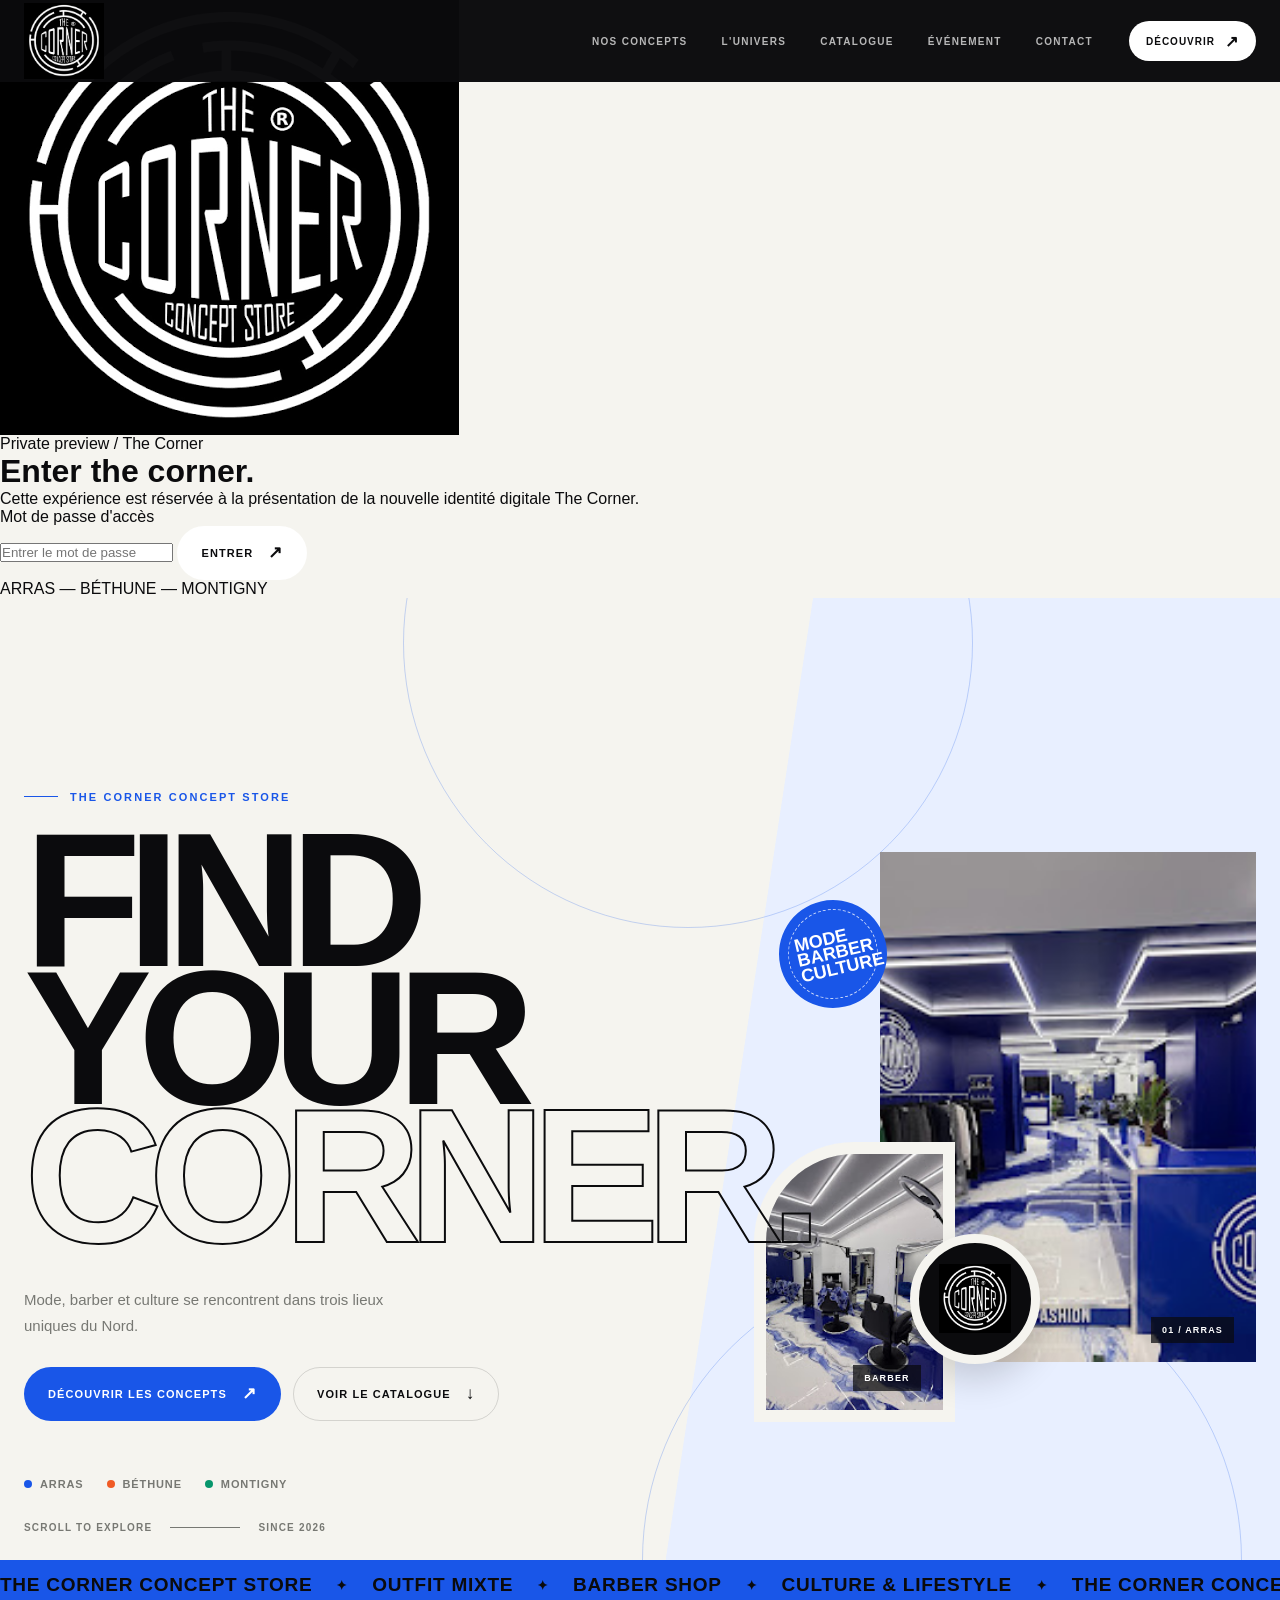
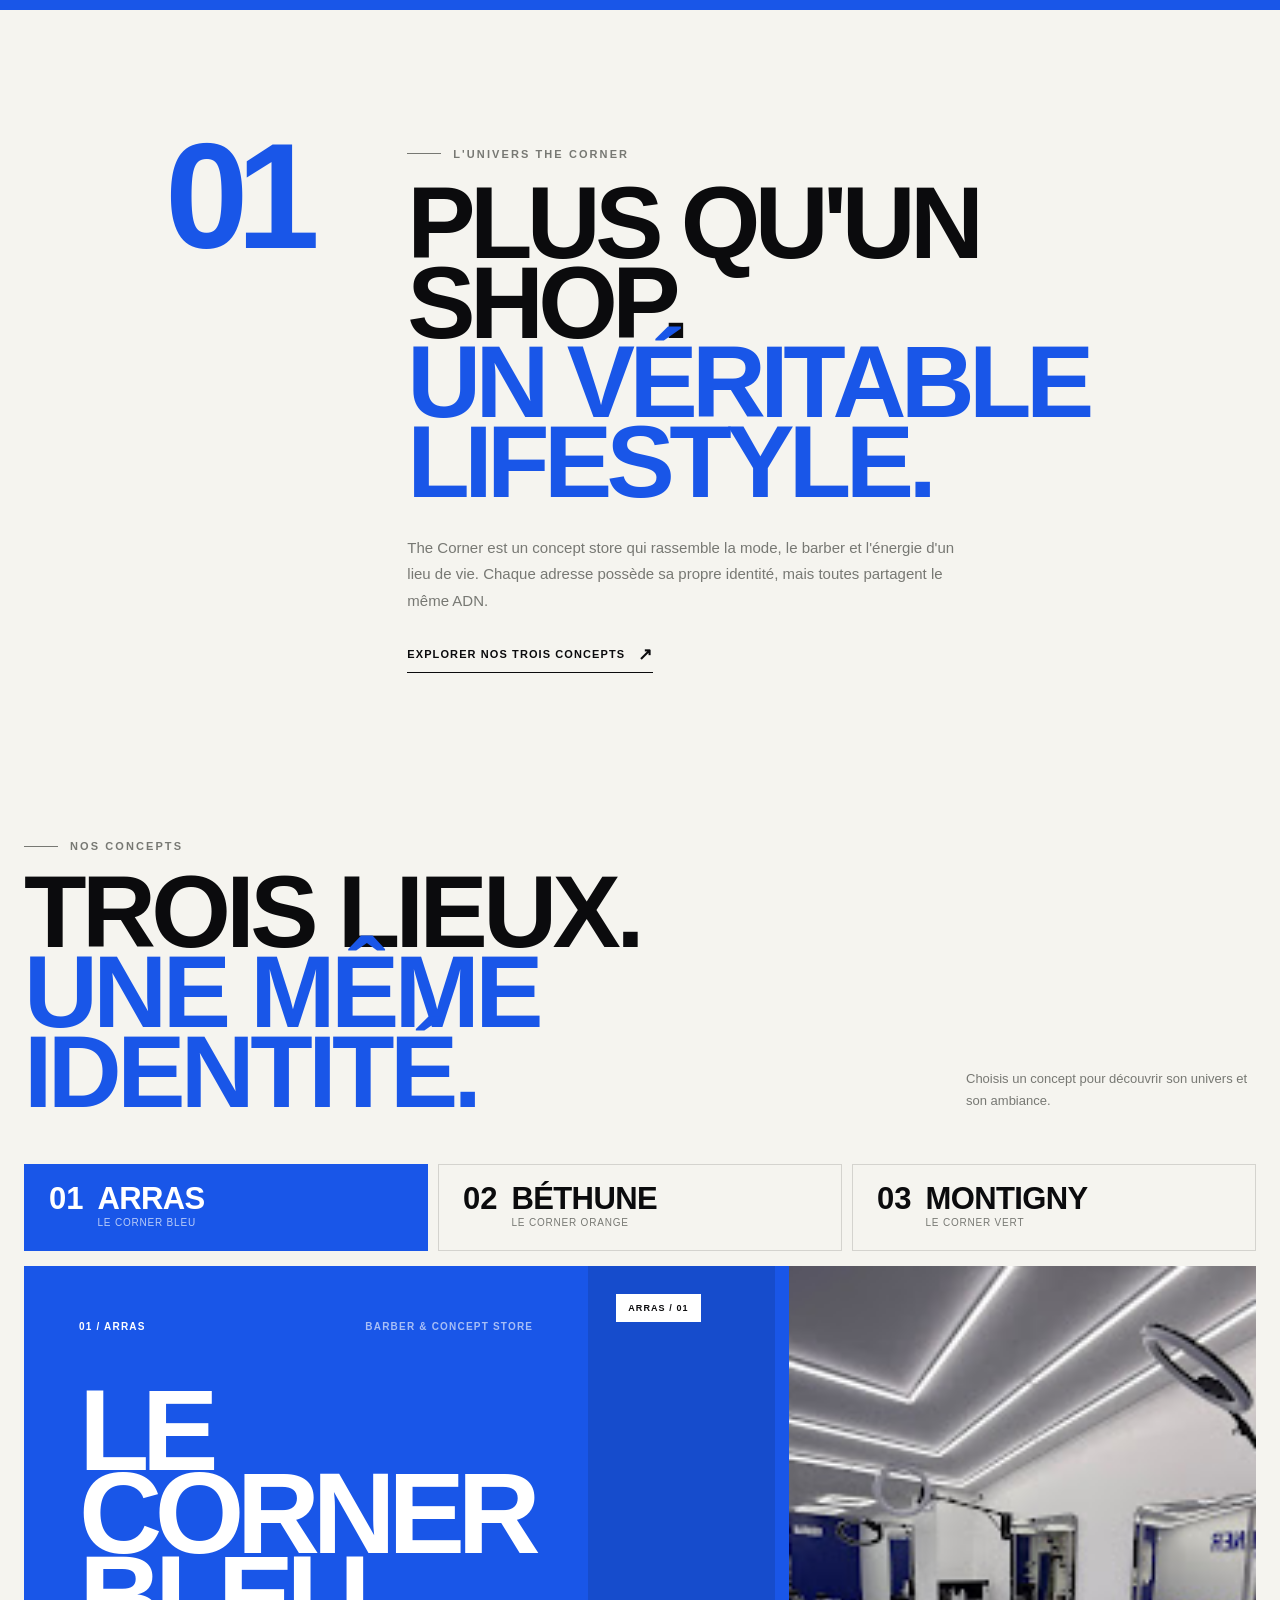
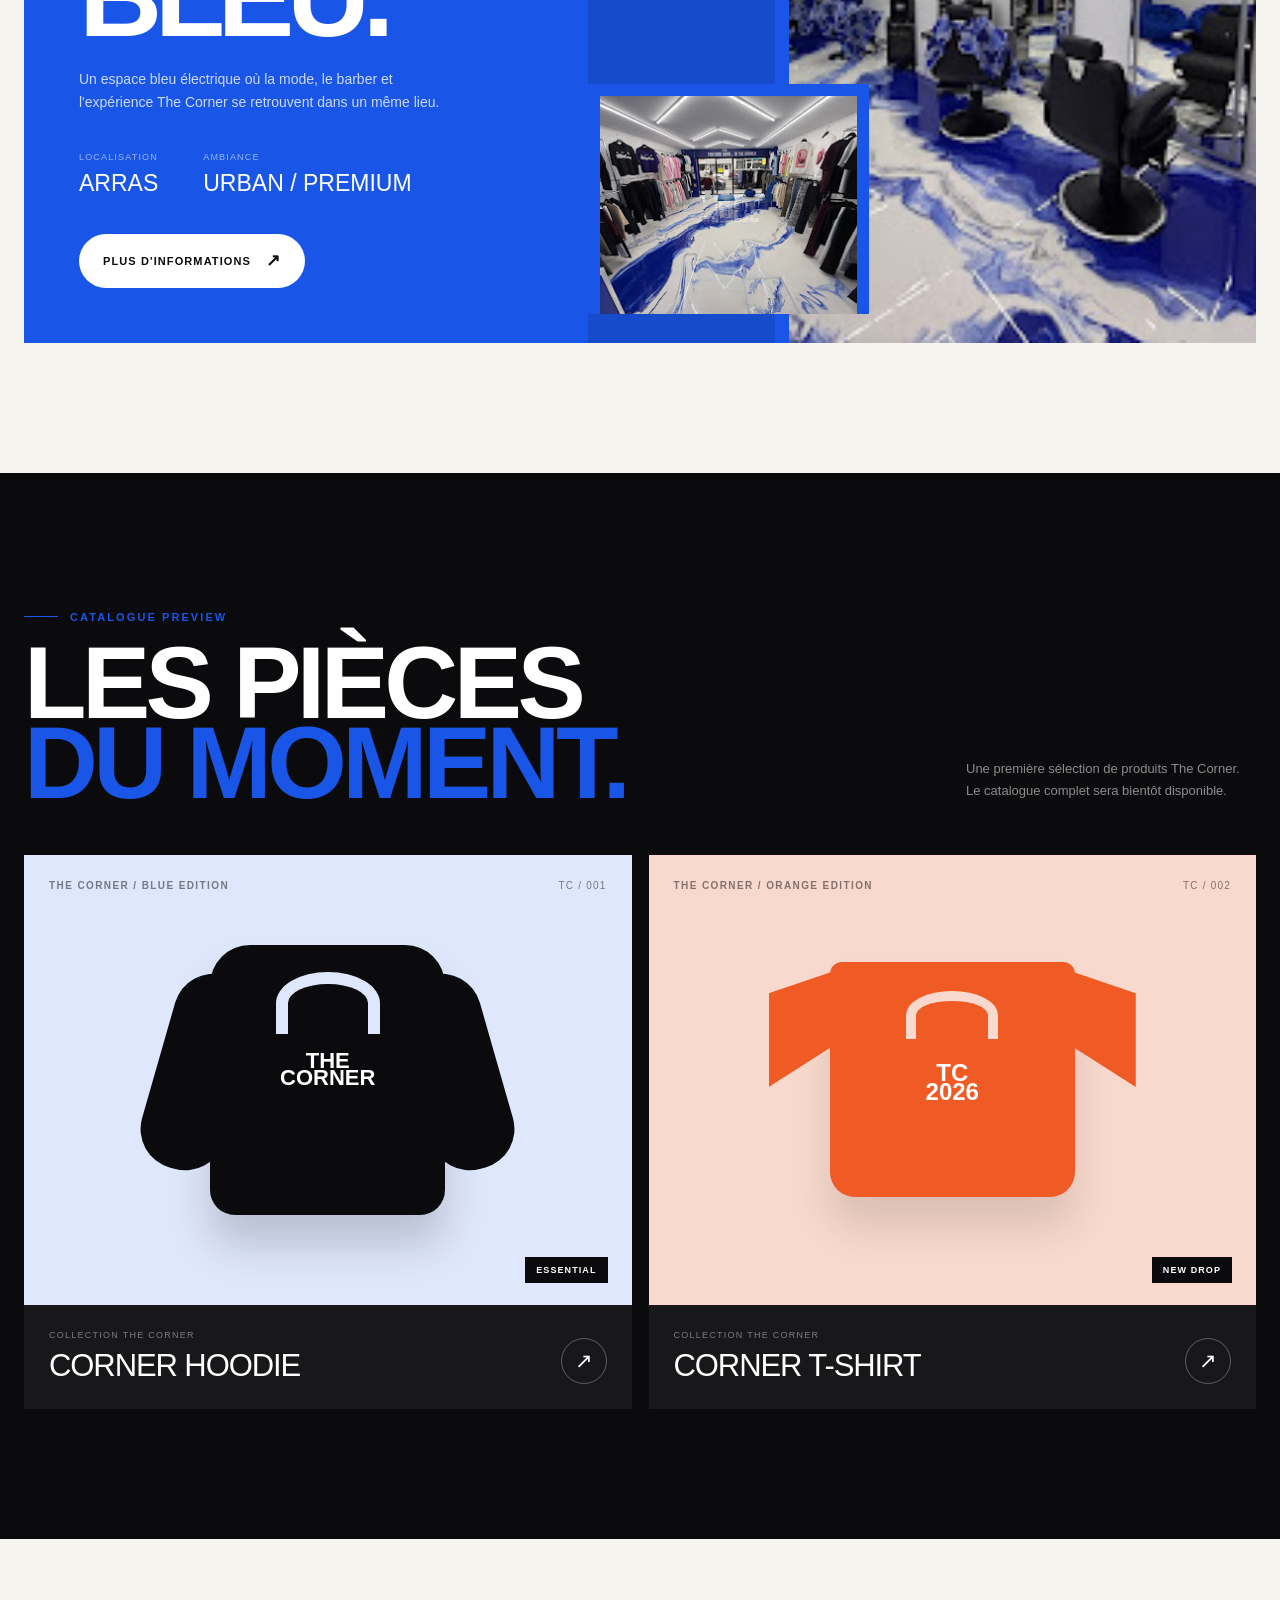
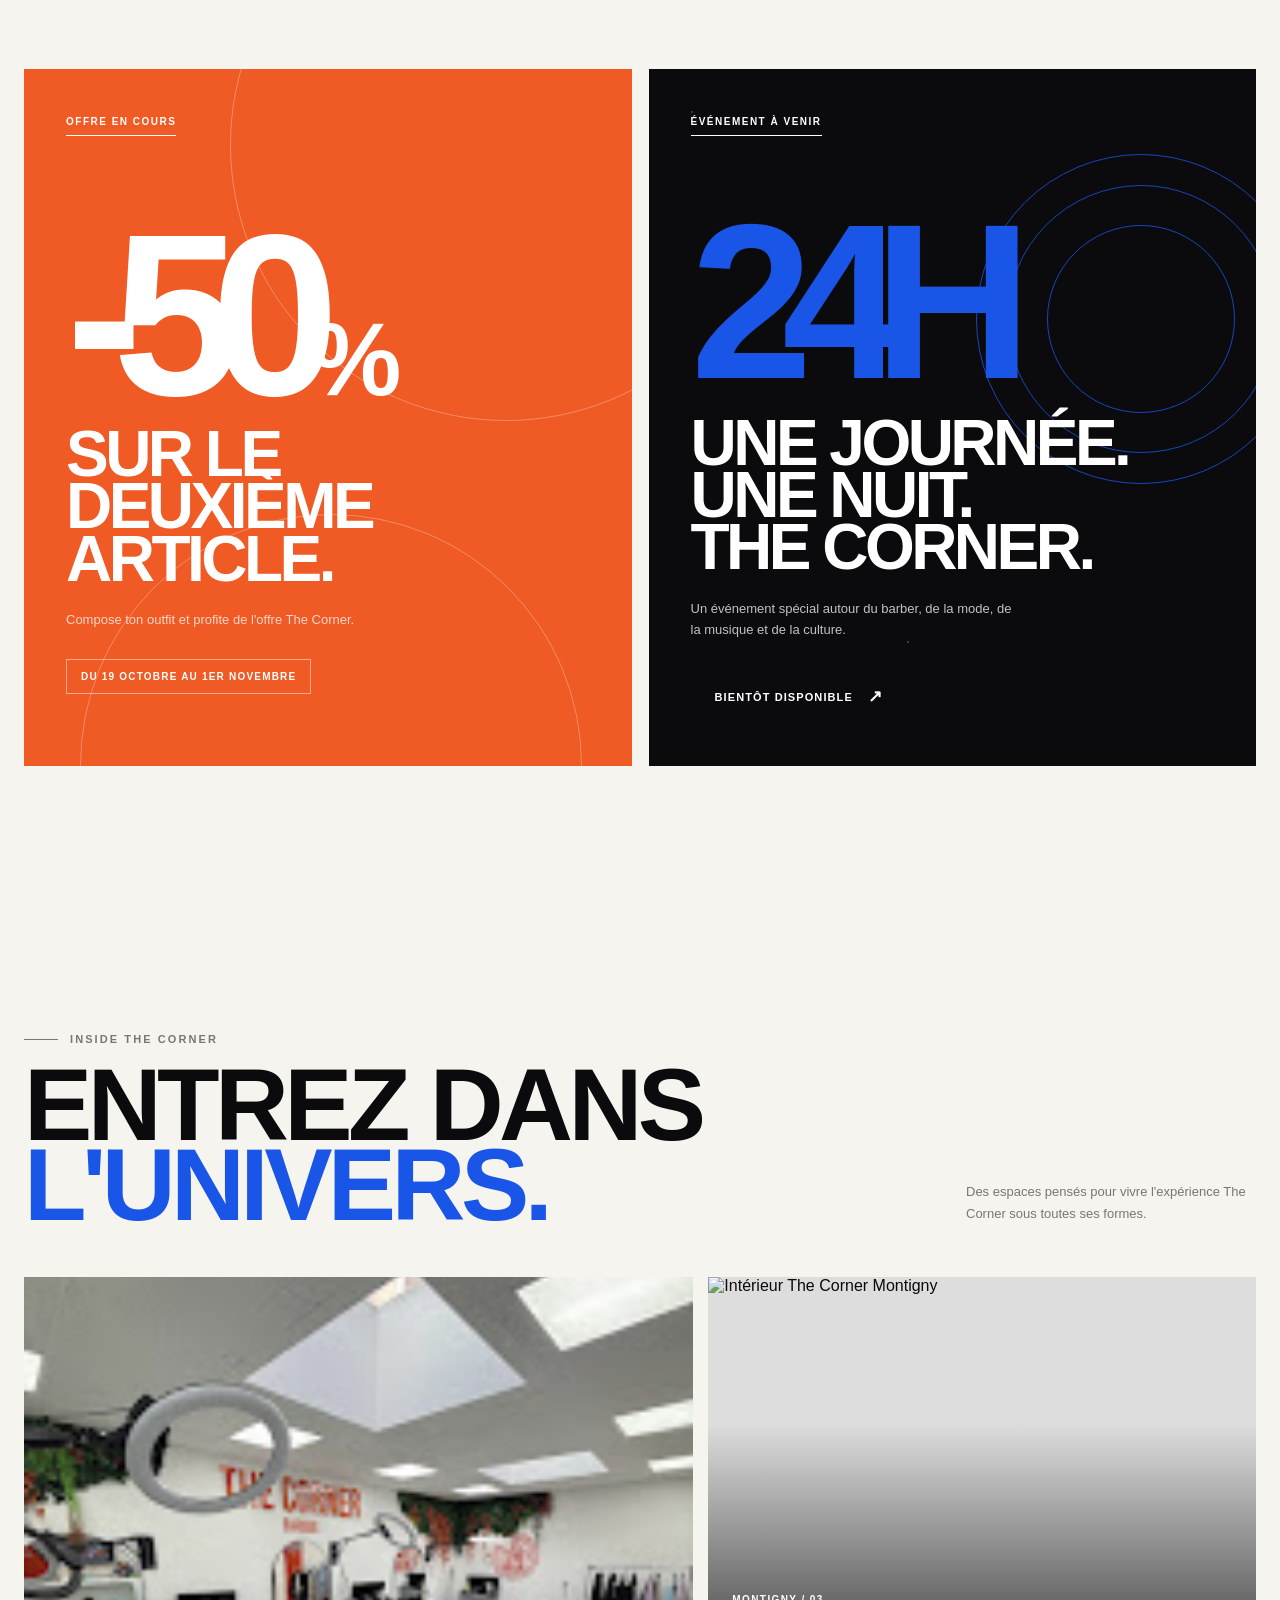
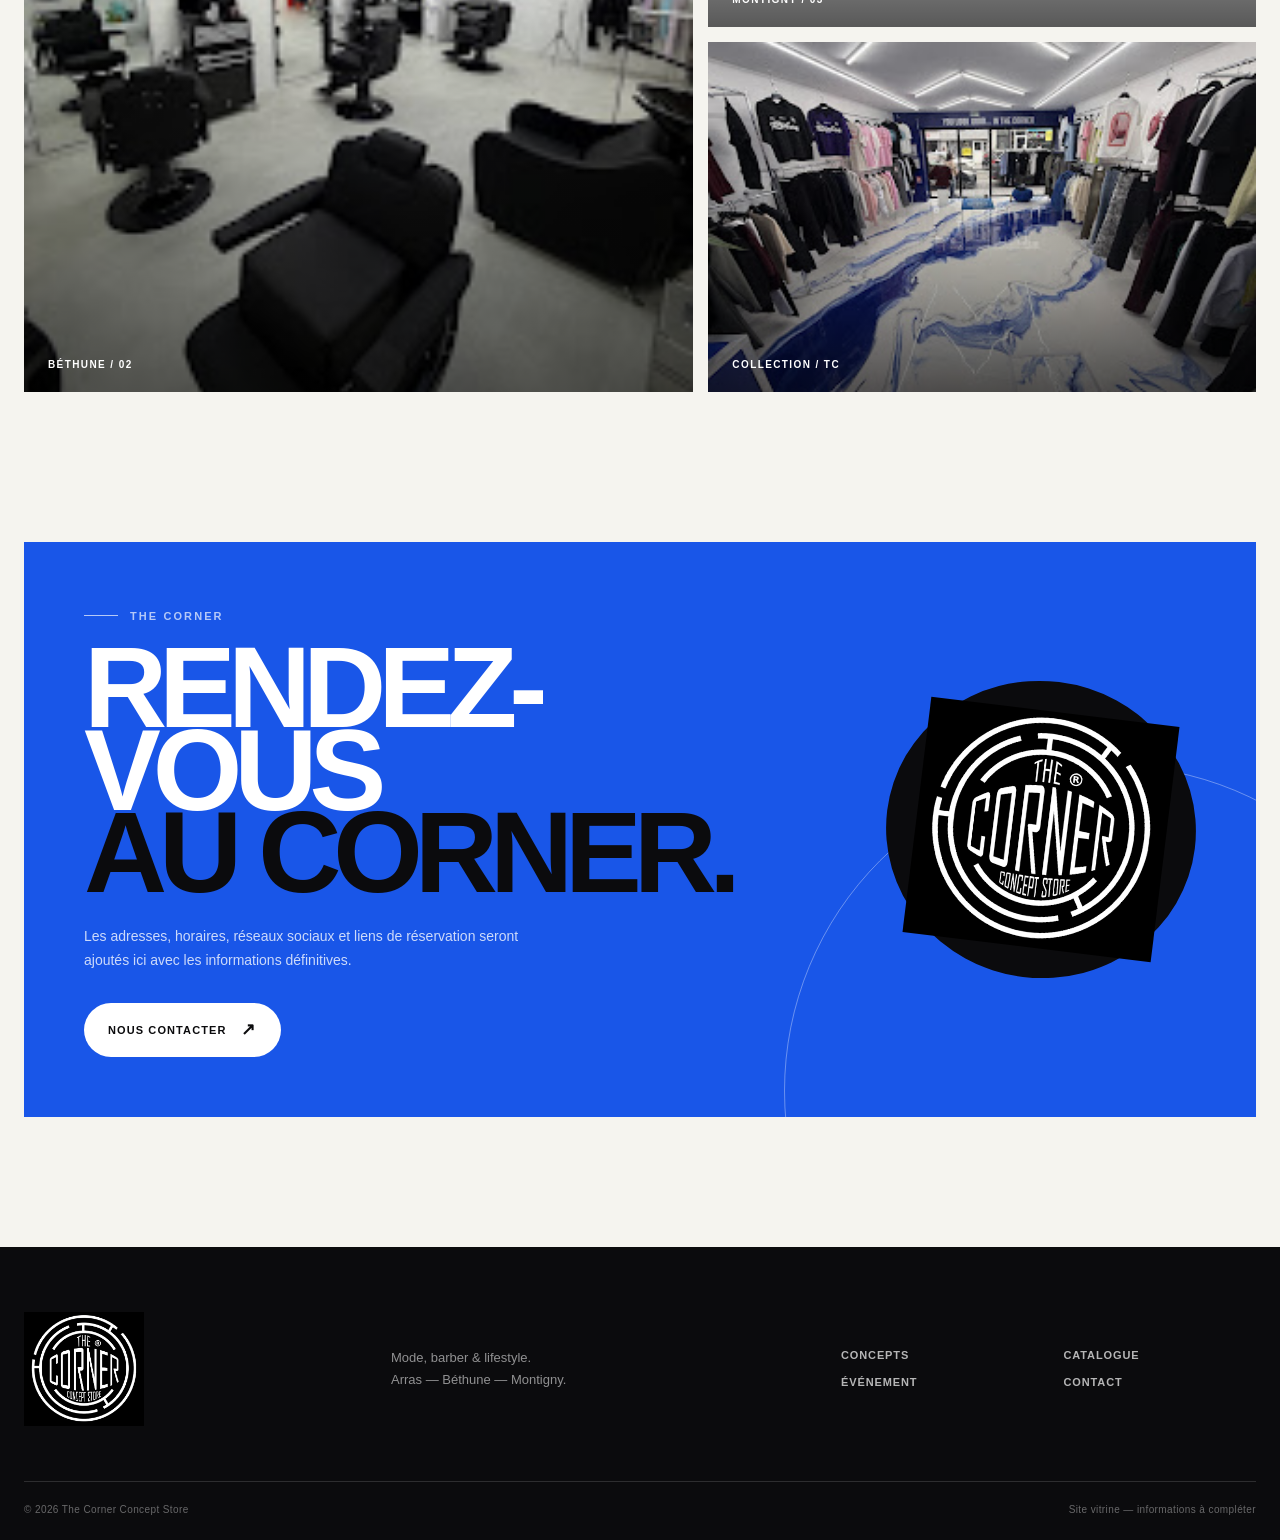
==== commit 2e4b2dfe: "Update index.html" ====
--- a/index.html
+++ b/index.html
@@ -23,6 +23,62 @@
 </head>
 
 <body data-theme="arras">
+
+  <!-- SAS D'ACCÈS -->
+<div class="access-gate" id="accessGate">
+  <div class="access-orbit access-orbit--one"></div>
+  <div class="access-orbit access-orbit--two"></div>
+
+  <div class="access-panel">
+    <div class="access-logo">
+      <img src="assets/logo.png" alt="The Corner Concept Store" />
+    </div>
+
+    <p class="access-kicker">
+      Private preview / The Corner
+    </p>
+
+    <h1>
+      Enter the
+      <span>corner.</span>
+    </h1>
+
+    <p class="access-description">
+      Cette expérience est réservée à la présentation de la nouvelle
+      identité digitale The Corner.
+    </p>
+
+    <form id="accessForm" novalidate>
+      <label for="sitePassword">
+        Mot de passe d'accès
+      </label>
+
+      <div class="access-form-row">
+        <input
+          id="sitePassword"
+          type="password"
+          placeholder="Entrer le mot de passe"
+          autocomplete="off"
+        />
+
+        <button class="button button--light" type="submit">
+          Entrer
+          <span>↗</span>
+        </button>
+      </div>
+    </form>
+
+    <p
+      class="access-error"
+      id="accessError"
+      aria-live="polite"
+    ></p>
+
+    <p class="access-locations">
+      ARRAS — BÉTHUNE — MONTIGNY
+    </p>
+  </div>
+</div>
 
   <!-- HEADER -->
   <header class="site-header" id="siteHeader">
--- a/style.css
+++ b/style.css
@@ -0,0 +1,1977 @@
+:root {
+  --ink: #0b0b0d;
+  --paper: #f5f4ef;
+  --white: #ffffff;
+  --muted: #777873;
+  --line: rgba(11, 11, 13, 0.14);
+
+  --accent: #1956e8;
+  --accent-soft: #e8efff;
+  --accent-rgb: 25, 86, 232;
+
+  --orange: #f05a24;
+  --green: #07966c;
+
+  --radius: 28px;
+  --container: 1240px;
+
+  --font-display: "Barlow Condensed", sans-serif;
+  --font-body: "Space Grotesk", sans-serif;
+}
+
+body[data-theme="arras"] {
+  --accent: #1956e8;
+  --accent-soft: #e8efff;
+  --accent-rgb: 25, 86, 232;
+}
+
+body[data-theme="bethune"] {
+  --accent: #f05a24;
+  --accent-soft: #fff0e9;
+  --accent-rgb: 240, 90, 36;
+}
+
+body[data-theme="montigny"] {
+  --accent: #07966c;
+  --accent-soft: #e5f7f0;
+  --accent-rgb: 7, 150, 108;
+}
+
+/* RESET */
+
+* {
+  box-sizing: border-box;
+  margin: 0;
+  padding: 0;
+}
+
+html {
+  scroll-behavior: smooth;
+}
+
+body {
+  min-width: 320px;
+  overflow-x: hidden;
+  color: var(--ink);
+  background: var(--paper);
+  font-family: var(--font-body);
+  transition: background-color 0.3s ease;
+}
+
+body.modal-open {
+  overflow: hidden;
+}
+
+img {
+  display: block;
+  max-width: 100%;
+}
+
+a {
+  color: inherit;
+  text-decoration: none;
+}
+
+button {
+  font: inherit;
+}
+
+button,
+a {
+  -webkit-tap-highlight-color: transparent;
+}
+
+:focus-visible {
+  outline: 3px solid var(--accent);
+  outline-offset: 4px;
+}
+
+.container {
+  width: min(var(--container), calc(100% - 48px));
+  margin: 0 auto;
+}
+
+.section {
+  padding: 130px 0;
+}
+
+/* TYPOGRAPHIE */
+
+.eyebrow {
+  display: inline-flex;
+  align-items: center;
+  gap: 12px;
+  color: rgba(255, 255, 255, 0.68);
+  font-size: 11px;
+  font-weight: 600;
+  letter-spacing: 0.19em;
+  text-transform: uppercase;
+}
+
+.eyebrow span {
+  display: block;
+  width: 34px;
+  height: 1px;
+  background: currentColor;
+}
+
+.eyebrow--dark {
+  color: var(--muted);
+}
+
+.section-heading {
+  display: flex;
+  align-items: flex-end;
+  justify-content: space-between;
+  gap: 40px;
+  margin-bottom: 52px;
+}
+
+.section-heading h2 {
+  max-width: 700px;
+  margin-top: 20px;
+  font-family: var(--font-display);
+  font-size: clamp(58px, 8vw, 112px);
+  font-weight: 600;
+  letter-spacing: -0.045em;
+  line-height: 0.78;
+  text-transform: uppercase;
+}
+
+.section-heading h2 strong {
+  display: block;
+  color: var(--accent);
+  font-weight: 600;
+}
+
+.section-heading > p {
+  max-width: 290px;
+  color: var(--muted);
+  font-size: 13px;
+  line-height: 1.7;
+}
+
+/* BOUTONS */
+
+.button {
+  display: inline-flex;
+  align-items: center;
+  justify-content: center;
+  gap: 15px;
+  min-height: 54px;
+  padding: 0 23px;
+  border: 1px solid transparent;
+  border-radius: 100px;
+  font-size: 11px;
+  font-weight: 700;
+  letter-spacing: 0.1em;
+  text-transform: uppercase;
+  transition:
+    transform 0.25s ease,
+    background-color 0.25s ease,
+    color 0.25s ease,
+    border-color 0.25s ease;
+}
+
+.button span {
+  font-size: 17px;
+  line-height: 0;
+}
+
+.button:hover {
+  transform: translateY(-3px);
+}
+
+.button--primary {
+  color: var(--white);
+  background: var(--accent);
+}
+
+.button--primary:hover {
+  background: var(--ink);
+}
+
+.button--outline {
+  color: var(--ink);
+  border-color: var(--line);
+  background: transparent;
+}
+
+.button--outline:hover {
+  color: var(--white);
+  border-color: var(--ink);
+  background: var(--ink);
+}
+
+.button--light {
+  color: var(--ink);
+  background: var(--white);
+}
+
+.button--light:hover {
+  color: var(--white);
+  background: var(--ink);
+}
+
+.button--dark {
+  color: var(--white);
+  background: var(--ink);
+}
+
+.button--dark:hover {
+  background: var(--accent);
+}
+
+/* HEADER */
+
+.site-header {
+  position: fixed;
+  z-index: 50;
+  top: 0;
+  right: 0;
+  left: 0;
+  color: var(--white);
+  background: rgba(11, 11, 13, 0.98);
+  transition: box-shadow 0.3s ease;
+}
+
+.site-header.is-scrolled {
+  box-shadow: 0 12px 30px rgba(0, 0, 0, 0.14);
+}
+
+.header-inner {
+  display: flex;
+  align-items: center;
+  justify-content: space-between;
+  min-height: 82px;
+}
+
+.brand {
+  display: inline-flex;
+  align-items: center;
+  width: 80px;
+}
+
+.brand img {
+  width: 100%;
+  height: auto;
+  object-fit: contain;
+}
+
+.main-nav {
+  display: flex;
+  align-items: center;
+  gap: 34px;
+  margin-left: auto;
+  margin-right: 36px;
+  font-size: 10px;
+  font-weight: 600;
+  letter-spacing: 0.13em;
+  text-transform: uppercase;
+}
+
+.main-nav a {
+  position: relative;
+  color: rgba(255, 255, 255, 0.7);
+  transition: color 0.25s ease;
+}
+
+.main-nav a::after {
+  position: absolute;
+  right: 0;
+  bottom: -9px;
+  left: 0;
+  height: 1px;
+  background: var(--accent);
+  content: "";
+  transform: scaleX(0);
+  transform-origin: right;
+  transition: transform 0.25s ease;
+}
+
+.main-nav a:hover {
+  color: var(--white);
+}
+
+.main-nav a:hover::after {
+  transform: scaleX(1);
+  transform-origin: left;
+}
+
+.header-button {
+  display: inline-flex;
+  align-items: center;
+  gap: 10px;
+  min-height: 40px;
+  padding: 0 17px;
+  color: var(--ink);
+  background: var(--white);
+  border-radius: 100px;
+  font-size: 10px;
+  font-weight: 700;
+  letter-spacing: 0.1em;
+  text-transform: uppercase;
+  transition: 0.25s ease;
+}
+
+.header-button:hover {
+  color: var(--white);
+  background: var(--accent);
+}
+
+.header-button span {
+  font-size: 16px;
+}
+
+.menu-toggle {
+  display: none;
+  width: 42px;
+  height: 42px;
+  border: 0;
+  color: var(--white);
+  background: transparent;
+  cursor: pointer;
+}
+
+.menu-toggle span {
+  display: block;
+  width: 22px;
+  height: 1px;
+  margin: 5px auto;
+  background: currentColor;
+  transition: transform 0.25s ease;
+}
+
+/* HERO */
+
+.hero {
+  position: relative;
+  min-height: 850px;
+  padding: 185px 0 70px;
+  overflow: hidden;
+  background: var(--paper);
+}
+
+.hero::before {
+  position: absolute;
+  top: 0;
+  right: 0;
+  width: 48%;
+  height: 100%;
+  background: var(--accent-soft);
+  clip-path: polygon(24% 0, 100% 0, 100% 100%, 0 100%);
+  content: "";
+  transition: background-color 0.4s ease;
+}
+
+.hero-grid {
+  position: relative;
+  z-index: 2;
+  display: grid;
+  grid-template-columns: 0.85fr 1.15fr;
+  align-items: center;
+  gap: 80px;
+}
+
+.hero-content {
+  position: relative;
+  z-index: 2;
+}
+
+.hero-content .eyebrow {
+  color: var(--accent);
+}
+
+.hero h1 {
+  max-width: 650px;
+  margin-top: 28px;
+  font-family: var(--font-display);
+  font-size: clamp(100px, 15vw, 205px);
+  font-weight: 700;
+  letter-spacing: -0.075em;
+  line-height: 0.72;
+  text-transform: uppercase;
+}
+
+.hero h1 em {
+  display: block;
+  color: transparent;
+  font-style: normal;
+  -webkit-text-stroke: 2px var(--ink);
+}
+
+.hero-text {
+  max-width: 390px;
+  margin-top: 42px;
+  color: var(--muted);
+  font-size: 15px;
+  line-height: 1.7;
+}
+
+.hero-actions {
+  display: flex;
+  flex-wrap: wrap;
+  gap: 12px;
+  margin-top: 29px;
+}
+
+.hero-locations {
+  display: flex;
+  flex-wrap: wrap;
+  gap: 23px;
+  margin-top: 57px;
+}
+
+.hero-location {
+  display: inline-flex;
+  align-items: center;
+  gap: 8px;
+  color: var(--muted);
+  font-size: 11px;
+  font-weight: 600;
+  letter-spacing: 0.08em;
+  text-transform: uppercase;
+}
+
+.location-dot {
+  display: block;
+  width: 8px;
+  height: 8px;
+  border-radius: 50%;
+}
+
+.location-dot--blue {
+  background: #1956e8;
+}
+
+.location-dot--orange {
+  background: #f05a24;
+}
+
+.location-dot--green {
+  background: #07966c;
+}
+
+.hero-visual {
+  position: relative;
+  min-height: 570px;
+}
+
+.hero-image {
+  position: absolute;
+  overflow: hidden;
+  background: #ddd;
+}
+
+.hero-image img {
+  width: 100%;
+  height: 100%;
+  object-fit: cover;
+  filter: saturate(0.86);
+  transition: transform 0.7s ease;
+}
+
+.hero-image:hover img {
+  transform: scale(1.05);
+}
+
+.hero-image--main {
+  top: 0;
+  right: 0;
+  width: 75%;
+  height: 510px;
+  border-radius: 0 0 0 120px;
+}
+
+.hero-image--small {
+  bottom: 0;
+  left: 0;
+  width: 40%;
+  height: 280px;
+  border: 12px solid var(--paper);
+  border-radius: 100px 0 0 0;
+}
+
+.image-label {
+  position: absolute;
+  right: 22px;
+  bottom: 19px;
+  padding: 8px 11px;
+  color: var(--white);
+  background: rgba(11, 11, 13, 0.72);
+  font-size: 9px;
+  font-weight: 700;
+  letter-spacing: 0.13em;
+}
+
+.hero-logo-card {
+  position: absolute;
+  bottom: 58px;
+  left: 31%;
+  display: grid;
+  width: 130px;
+  height: 130px;
+  place-items: center;
+  padding: 20px;
+  background: var(--ink);
+  border: 9px solid var(--paper);
+  border-radius: 50%;
+  box-shadow: 0 15px 35px rgba(0, 0, 0, 0.16);
+  transition: transform 0.4s ease;
+}
+
+.hero-logo-card:hover {
+  transform: rotate(8deg) scale(1.04);
+}
+
+.hero-logo-card img {
+  width: 100%;
+}
+
+.hero-sticker {
+  position: absolute;
+  top: 48px;
+  left: 5%;
+  display: flex;
+  flex-direction: column;
+  justify-content: center;
+  width: 108px;
+  height: 108px;
+  padding-left: 18px;
+  color: var(--white);
+  background: var(--accent);
+  border-radius: 50%;
+  font-family: var(--font-display);
+  font-size: 18px;
+  font-weight: 600;
+  line-height: 0.86;
+  text-transform: uppercase;
+  transform: rotate(-13deg);
+  transition: background-color 0.3s ease;
+}
+
+.hero-sticker::after {
+  position: absolute;
+  inset: 9px;
+  border: 1px dashed rgba(255, 255, 255, 0.75);
+  border-radius: 50%;
+  content: "";
+}
+
+.hero-bottom {
+  position: absolute;
+  right: 0;
+  bottom: 27px;
+  left: 0;
+  z-index: 3;
+  display: flex;
+  align-items: center;
+  gap: 18px;
+  color: var(--muted);
+  font-size: 10px;
+  font-weight: 600;
+  letter-spacing: 0.12em;
+  text-transform: uppercase;
+}
+
+.hero-line {
+  display: block;
+  width: 70px;
+  height: 1px;
+  background: var(--muted);
+}
+
+.hero-background-circle {
+  position: absolute;
+  border: 1px solid rgba(var(--accent-rgb), 0.23);
+  border-radius: 50%;
+  transition: border-color 0.35s ease;
+}
+
+.hero-background-circle--one {
+  top: -240px;
+  right: 24%;
+  width: 570px;
+  height: 570px;
+}
+
+.hero-background-circle--two {
+  right: 3%;
+  bottom: -300px;
+  width: 600px;
+  height: 600px;
+}
+
+/* BANDEAU */
+
+.announcement-bar {
+  overflow: hidden;
+  color: var(--ink);
+  background: var(--accent);
+  transition: background-color 0.3s ease;
+}
+
+.announcement-track {
+  display: flex;
+  align-items: center;
+  width: max-content;
+  gap: 24px;
+  padding: 14px 0;
+  animation: slideText 25s linear infinite;
+  font-family: var(--font-display);
+  font-size: 19px;
+  font-weight: 600;
+  letter-spacing: 0.04em;
+  text-transform: uppercase;
+}
+
+.announcement-track b {
+  font-size: 13px;
+}
+
+@keyframes slideText {
+  from {
+    transform: translateX(0);
+  }
+
+  to {
+    transform: translateX(-50%);
+  }
+}
+
+/* INTRO */
+
+.intro-section {
+  background: var(--paper);
+}
+
+.intro-grid {
+  display: grid;
+  grid-template-columns: 0.3fr 1fr;
+  gap: 30px;
+  max-width: 950px;
+}
+
+.intro-number {
+  color: var(--accent);
+  font-family: var(--font-display);
+  font-size: 150px;
+  font-weight: 600;
+  letter-spacing: -0.08em;
+  line-height: 0.75;
+}
+
+.intro-content {
+  max-width: 730px;
+}
+
+.intro-content h2 {
+  margin-top: 23px;
+  font-family: var(--font-display);
+  font-size: clamp(58px, 8vw, 105px);
+  font-weight: 600;
+  letter-spacing: -0.055em;
+  line-height: 0.78;
+  text-transform: uppercase;
+}
+
+.intro-content h2 strong {
+  display: block;
+  color: var(--accent);
+  font-weight: 600;
+}
+
+.intro-content > p:not(.eyebrow) {
+  max-width: 570px;
+  margin-top: 33px;
+  color: var(--muted);
+  font-size: 15px;
+  line-height: 1.75;
+}
+
+.text-link {
+  display: inline-flex;
+  align-items: center;
+  gap: 13px;
+  margin-top: 30px;
+  padding-bottom: 7px;
+  border-bottom: 1px solid var(--ink);
+  font-size: 11px;
+  font-weight: 700;
+  letter-spacing: 0.1em;
+  text-transform: uppercase;
+}
+
+.text-link span {
+  font-size: 17px;
+}
+
+/* CONCEPTS */
+
+.concepts-section {
+  padding-top: 30px;
+  background: var(--paper);
+}
+
+.location-tabs {
+  display: grid;
+  grid-template-columns: repeat(3, 1fr);
+  gap: 10px;
+  margin-bottom: 15px;
+}
+
+.location-tab {
+  display: grid;
+  grid-template-columns: auto 1fr;
+  gap: 5px 14px;
+  padding: 22px 24px;
+  color: var(--ink);
+  background: transparent;
+  border: 1px solid var(--line);
+  cursor: pointer;
+  text-align: left;
+  transition:
+    color 0.25s ease,
+    background-color 0.25s ease,
+    border-color 0.25s ease;
+}
+
+.location-tab:hover,
+.location-tab.is-active {
+  color: var(--white);
+  background: var(--accent);
+  border-color: var(--accent);
+}
+
+.tab-number {
+  grid-row: span 2;
+  font-family: var(--font-display);
+  font-size: 31px;
+  font-weight: 600;
+  line-height: 0.8;
+}
+
+.tab-name {
+  font-family: var(--font-display);
+  font-size: 31px;
+  font-weight: 600;
+  letter-spacing: -0.02em;
+  line-height: 0.8;
+  text-transform: uppercase;
+}
+
+.tab-city {
+  color: var(--muted);
+  font-size: 10px;
+  letter-spacing: 0.08em;
+  text-transform: uppercase;
+}
+
+.location-tab.is-active .tab-city,
+.location-tab:hover .tab-city {
+  color: rgba(255, 255, 255, 0.7);
+}
+
+.concept-detail {
+  display: grid;
+  grid-template-columns: 0.85fr 1.15fr;
+  min-height: 575px;
+  overflow: hidden;
+  color: var(--white);
+  background: var(--accent);
+  transition: background-color 0.35s ease;
+}
+
+.concept-detail.is-changing {
+  opacity: 0.65;
+  transform: translateY(4px);
+}
+
+.concept-detail-content {
+  display: flex;
+  flex-direction: column;
+  align-items: flex-start;
+  justify-content: center;
+  padding: 55px;
+}
+
+.concept-detail-top {
+  display: flex;
+  align-items: center;
+  justify-content: space-between;
+  width: 100%;
+  margin-bottom: 57px;
+  font-size: 10px;
+  font-weight: 600;
+  letter-spacing: 0.12em;
+  text-transform: uppercase;
+}
+
+.concept-detail-top span:last-child {
+  color: rgba(255, 255, 255, 0.62);
+}
+
+.concept-detail h3 {
+  max-width: 500px;
+  font-family: var(--font-display);
+  font-size: clamp(70px, 9vw, 135px);
+  font-weight: 600;
+  letter-spacing: -0.065em;
+  line-height: 0.72;
+  text-transform: uppercase;
+}
+
+.concept-detail p {
+  max-width: 390px;
+  margin-top: 30px;
+  color: rgba(255, 255, 255, 0.78);
+  font-size: 14px;
+  line-height: 1.7;
+}
+
+.concept-detail-meta {
+  display: flex;
+  gap: 45px;
+  margin: 37px 0;
+}
+
+.concept-detail-meta div {
+  display: flex;
+  flex-direction: column;
+  gap: 8px;
+}
+
+.concept-detail-meta small {
+  color: rgba(255, 255, 255, 0.57);
+  font-size: 9px;
+  letter-spacing: 0.13em;
+  text-transform: uppercase;
+}
+
+.concept-detail-meta strong {
+  font-family: var(--font-display);
+  font-size: 23px;
+  font-weight: 500;
+  text-transform: uppercase;
+}
+
+.concept-detail-images {
+  position: relative;
+  min-height: 575px;
+  overflow: hidden;
+  background: rgba(0, 0, 0, 0.12);
+}
+
+.concept-image {
+  position: absolute;
+  margin: 0;
+  overflow: hidden;
+}
+
+.concept-image img {
+  width: 100%;
+  height: 100%;
+  object-fit: cover;
+  transition: transform 0.7s ease;
+}
+
+.concept-image:hover img {
+  transform: scale(1.06);
+}
+
+.concept-image--large {
+  top: 0;
+  right: 0;
+  width: 72%;
+  height: 100%;
+  border-left: 14px solid var(--accent);
+}
+
+.concept-image--small {
+  bottom: 29px;
+  left: 0;
+  width: 42%;
+  height: 230px;
+  border: 12px solid var(--accent);
+  border-bottom: 0;
+}
+
+.concept-image-label {
+  position: absolute;
+  top: 28px;
+  left: 28px;
+  padding: 9px 12px;
+  color: var(--ink);
+  background: var(--white);
+  font-size: 9px;
+  font-weight: 700;
+  letter-spacing: 0.12em;
+}
+
+/* CATALOGUE */
+
+.catalogue-section {
+  color: var(--white);
+  background: var(--ink);
+}
+
+.section-heading--light .eyebrow {
+  color: var(--accent);
+}
+
+.section-heading--light h2 strong {
+  color: var(--accent);
+}
+
+.section-heading--light > p {
+  color: rgba(255, 255, 255, 0.53);
+}
+
+.products-grid {
+  display: grid;
+  grid-template-columns: repeat(2, 1fr);
+  gap: 17px;
+}
+
+.product-card {
+  overflow: hidden;
+  background: #18181b;
+}
+
+.product-visual {
+  position: relative;
+  display: grid;
+  min-height: 450px;
+  place-items: center;
+  overflow: hidden;
+}
+
+.product-visual--hoodie {
+  background: #dfe7fc;
+}
+
+.product-visual--tshirt {
+  background: #f9d9cd;
+}
+
+.product-visual::before {
+  position: absolute;
+  top: 25px;
+  left: 25px;
+  color: rgba(11, 11, 13, 0.5);
+  font-size: 10px;
+  font-weight: 700;
+  letter-spacing: 0.14em;
+}
+
+.product-visual--hoodie::before {
+  content: "THE CORNER / BLUE EDITION";
+}
+
+.product-visual--tshirt::before {
+  content: "THE CORNER / ORANGE EDITION";
+}
+
+.product-code {
+  position: absolute;
+  top: 25px;
+  right: 25px;
+  color: rgba(11, 11, 13, 0.5);
+  font-size: 10px;
+  letter-spacing: 0.12em;
+}
+
+.product-tag {
+  position: absolute;
+  right: 24px;
+  bottom: 22px;
+  padding: 8px 11px;
+  color: var(--white);
+  background: var(--ink);
+  font-size: 9px;
+  font-weight: 700;
+  letter-spacing: 0.12em;
+  text-transform: uppercase;
+}
+
+.hoodie-shape {
+  position: relative;
+  width: 235px;
+  height: 270px;
+  border-radius: 40px 40px 25px 25px;
+  background: var(--ink);
+  box-shadow: 0 30px 40px rgba(0, 0, 0, 0.17);
+}
+
+.hoodie-shape::before,
+.hoodie-shape::after {
+  position: absolute;
+  top: 27px;
+  width: 85px;
+  height: 200px;
+  border-radius: 40px;
+  background: var(--ink);
+  content: "";
+}
+
+.hoodie-shape::before {
+  left: -53px;
+  transform: rotate(16deg);
+}
+
+.hoodie-shape::after {
+  right: -53px;
+  transform: rotate(-16deg);
+}
+
+.hoodie-shape span {
+  position: absolute;
+  top: 107px;
+  right: 0;
+  left: 0;
+  z-index: 1;
+  color: var(--white);
+  font-family: var(--font-display);
+  font-size: 22px;
+  font-weight: 600;
+  line-height: 0.78;
+  text-align: center;
+  text-transform: uppercase;
+}
+
+.hoodie-shape span::before {
+  position: absolute;
+  top: -80px;
+  left: 50%;
+  width: 80px;
+  height: 50px;
+  border: 12px solid #dfe7fc;
+  border-bottom: 0;
+  border-radius: 50% 50% 0 0;
+  content: "";
+  transform: translateX(-50%);
+}
+
+.tshirt-shape {
+  position: relative;
+  width: 245px;
+  height: 235px;
+  border-radius: 12px 12px 25px 25px;
+  background: var(--orange);
+  box-shadow: 0 30px 40px rgba(0, 0, 0, 0.12);
+}
+
+.tshirt-shape::before,
+.tshirt-shape::after {
+  position: absolute;
+  top: 0;
+  width: 92px;
+  height: 125px;
+  background: var(--orange);
+  content: "";
+}
+
+.tshirt-shape::before {
+  left: -61px;
+  clip-path: polygon(100% 0, 100% 53%, 0 100%, 0 25%);
+}
+
+.tshirt-shape::after {
+  right: -61px;
+  clip-path: polygon(0 0, 100% 25%, 100% 100%, 0 53%);
+}
+
+.tshirt-shape span {
+  position: absolute;
+  top: 102px;
+  right: 0;
+  left: 0;
+  color: var(--white);
+  font-family: var(--font-display);
+  font-size: 24px;
+  font-weight: 600;
+  line-height: 0.78;
+  text-align: center;
+}
+
+.tshirt-shape span::before {
+  position: absolute;
+  top: -73px;
+  left: 50%;
+  width: 72px;
+  height: 38px;
+  border: 10px solid #f9d9cd;
+  border-bottom: 0;
+  border-radius: 50% 50% 0 0;
+  content: "";
+  transform: translateX(-50%);
+}
+
+.product-info {
+  display: flex;
+  align-items: flex-end;
+  justify-content: space-between;
+  gap: 20px;
+  padding: 25px;
+}
+
+.product-info span {
+  display: block;
+  margin-bottom: 8px;
+  color: rgba(255, 255, 255, 0.43);
+  font-size: 9px;
+  letter-spacing: 0.14em;
+  text-transform: uppercase;
+}
+
+.product-info h3 {
+  font-family: var(--font-display);
+  font-size: 31px;
+  font-weight: 500;
+  letter-spacing: -0.035em;
+  text-transform: uppercase;
+}
+
+.product-open {
+  display: grid;
+  width: 46px;
+  height: 46px;
+  place-items: center;
+  flex: 0 0 auto;
+  color: var(--white);
+  background: transparent;
+  border: 1px solid rgba(255, 255, 255, 0.3);
+  border-radius: 50%;
+  cursor: pointer;
+  font-size: 21px;
+  transition: 0.25s ease;
+}
+
+.product-open:hover {
+  color: var(--ink);
+  background: var(--accent);
+  border-color: var(--accent);
+}
+
+/* PROMOTION / EVENT */
+
+.campaigns-section {
+  background: var(--paper);
+}
+
+.campaigns-grid {
+  display: grid;
+  grid-template-columns: 1fr 1fr;
+  gap: 17px;
+}
+
+.promo-card,
+.event-card {
+  position: relative;
+  min-height: 620px;
+  padding: 42px;
+  overflow: hidden;
+}
+
+.promo-card {
+  color: var(--white);
+  background: var(--orange);
+}
+
+.event-card {
+  color: var(--white);
+  background: var(--ink);
+}
+
+.campaign-label {
+  position: relative;
+  z-index: 2;
+  display: inline-flex;
+  padding-bottom: 8px;
+  border-bottom: 1px solid currentColor;
+  font-size: 10px;
+  font-weight: 700;
+  letter-spacing: 0.15em;
+  text-transform: uppercase;
+}
+
+.promo-big {
+  position: relative;
+  z-index: 2;
+  margin-top: 105px;
+  font-family: var(--font-display);
+  font-size: clamp(125px, 18vw, 250px);
+  font-weight: 700;
+  letter-spacing: -0.13em;
+  line-height: 0.65;
+}
+
+.promo-big span {
+  font-size: 0.45em;
+  letter-spacing: -0.08em;
+}
+
+.promo-card h3,
+.event-card h3 {
+  position: relative;
+  z-index: 2;
+  max-width: 500px;
+  margin-top: 35px;
+  font-family: var(--font-display);
+  font-size: clamp(40px, 5vw, 70px);
+  font-weight: 600;
+  letter-spacing: -0.055em;
+  line-height: 0.82;
+  text-transform: uppercase;
+}
+
+.promo-card p,
+.event-card p {
+  position: relative;
+  z-index: 2;
+  max-width: 330px;
+  margin-top: 24px;
+  color: rgba(255, 255, 255, 0.75);
+  font-size: 13px;
+  line-height: 1.65;
+}
+
+.promo-date {
+  position: relative;
+  z-index: 2;
+  display: inline-block;
+  margin-top: 28px;
+  padding: 11px 14px;
+  border: 1px solid rgba(255, 255, 255, 0.48);
+  font-size: 10px;
+  font-weight: 700;
+  letter-spacing: 0.12em;
+  text-transform: uppercase;
+}
+
+.promo-card::before,
+.promo-card::after,
+.event-card::before,
+.event-card::after {
+  position: absolute;
+  border: 1px solid rgba(255, 255, 255, 0.3);
+  border-radius: 50%;
+  content: "";
+}
+
+.promo-card::before {
+  top: -200px;
+  right: -150px;
+  width: 550px;
+  height: 550px;
+}
+
+.promo-card::after {
+  right: 50px;
+  bottom: -250px;
+  width: 500px;
+  height: 500px;
+}
+
+.event-shape {
+  position: absolute;
+  top: 85px;
+  right: -50px;
+  width: 330px;
+  height: 330px;
+  border: 1px solid var(--accent);
+  border-radius: 50%;
+  opacity: 0.8;
+}
+
+.event-shape::before,
+.event-shape::after {
+  position: absolute;
+  border: 1px solid var(--accent);
+  border-radius: 50%;
+  content: "";
+}
+
+.event-shape::before {
+  inset: 30px;
+}
+
+.event-shape::after {
+  inset: 70px;
+}
+
+.event-number {
+  position: relative;
+  z-index: 2;
+  margin-top: 95px;
+  color: var(--accent);
+  font-family: var(--font-display);
+  font-size: clamp(110px, 18vw, 220px);
+  font-weight: 700;
+  letter-spacing: -0.14em;
+  line-height: 0.65;
+}
+
+.event-card h3 {
+  margin-top: 43px;
+}
+
+.event-card .button {
+  position: relative;
+  z-index: 3;
+  margin-top: 29px;
+}
+
+/* GALERIE */
+
+.gallery-section {
+  background: var(--paper);
+}
+
+.gallery-grid {
+  display: grid;
+  grid-template-columns: 1.1fr 0.9fr;
+  grid-template-rows: 350px 350px;
+  gap: 15px;
+}
+
+.gallery-item {
+  position: relative;
+  min-height: 0;
+  overflow: hidden;
+  background: #ddd;
+}
+
+.gallery-item--large {
+  grid-row: span 2;
+}
+
+.gallery-item img {
+  width: 100%;
+  height: 100%;
+  object-fit: cover;
+  filter: saturate(0.78);
+  transition: transform 0.7s ease;
+}
+
+.gallery-item:hover img {
+  transform: scale(1.06);
+}
+
+.gallery-item::after {
+  position: absolute;
+  inset: 0;
+  background: linear-gradient(
+    to top,
+    rgba(0, 0, 0, 0.6),
+    transparent 58%
+  );
+  content: "";
+}
+
+.gallery-item figcaption {
+  position: absolute;
+  z-index: 2;
+  bottom: 22px;
+  left: 24px;
+  color: var(--white);
+  font-size: 10px;
+  font-weight: 700;
+  letter-spacing: 0.14em;
+  text-transform: uppercase;
+}
+
+/* CONTACT */
+
+.contact-section {
+  padding-top: 20px;
+  background: var(--paper);
+}
+
+.contact-card {
+  position: relative;
+  display: grid;
+  grid-template-columns: 1fr 0.7fr;
+  align-items: center;
+  min-height: 470px;
+  padding: 60px;
+  overflow: hidden;
+  color: var(--white);
+  background: var(--accent);
+  transition: background-color 0.35s ease;
+}
+
+.contact-card::before {
+  position: absolute;
+  right: -180px;
+  bottom: -300px;
+  width: 650px;
+  height: 650px;
+  border: 1px solid rgba(255, 255, 255, 0.35);
+  border-radius: 50%;
+  content: "";
+}
+
+.contact-card-content {
+  position: relative;
+  z-index: 2;
+}
+
+.contact-card h2 {
+  max-width: 650px;
+  margin-top: 24px;
+  font-family: var(--font-display);
+  font-size: clamp(70px, 9vw, 130px);
+  font-weight: 600;
+  letter-spacing: -0.07em;
+  line-height: 0.72;
+  text-transform: uppercase;
+}
+
+.contact-card h2 strong {
+  display: block;
+  color: var(--ink);
+  font-weight: 600;
+}
+
+.contact-card-content > p:not(.eyebrow) {
+  max-width: 440px;
+  margin-top: 31px;
+  color: rgba(255, 255, 255, 0.78);
+  font-size: 14px;
+  line-height: 1.7;
+}
+
+.contact-card .button {
+  margin-top: 30px;
+}
+
+.contact-logo {
+  position: relative;
+  z-index: 2;
+  justify-self: end;
+  width: min(310px, 80%);
+  padding: 30px;
+  background: var(--ink);
+  border-radius: 50%;
+  transform: rotate(7deg);
+}
+
+.contact-logo img {
+  width: 100%;
+}
+
+/* FOOTER */
+
+.site-footer {
+  padding: 65px 0 25px;
+  color: var(--white);
+  background: var(--ink);
+}
+
+.footer-top {
+  display: grid;
+  grid-template-columns: 0.8fr 1fr 1fr;
+  align-items: center;
+  gap: 35px;
+  padding-bottom: 55px;
+}
+
+.footer-brand {
+  width: 120px;
+}
+
+.footer-brand img {
+  width: 100%;
+}
+
+.footer-top > p {
+  color: rgba(255, 255, 255, 0.55);
+  font-size: 13px;
+  line-height: 1.7;
+}
+
+.footer-links {
+  display: grid;
+  grid-template-columns: repeat(2, 1fr);
+  gap: 15px 30px;
+}
+
+.footer-links a {
+  color: rgba(255, 255, 255, 0.7);
+  font-size: 11px;
+  font-weight: 600;
+  letter-spacing: 0.08em;
+  text-transform: uppercase;
+  transition: color 0.25s ease;
+}
+
+.footer-links a:hover {
+  color: var(--accent);
+}
+
+.footer-bottom {
+  display: flex;
+  align-items: center;
+  justify-content: space-between;
+  gap: 20px;
+  padding-top: 22px;
+  border-top: 1px solid rgba(255, 255, 255, 0.14);
+  color: rgba(255, 255, 255, 0.38);
+  font-size: 10px;
+  letter-spacing: 0.04em;
+}
+
+/* MODALE */
+
+.modal {
+  position: fixed;
+  z-index: 100;
+  inset: 0;
+  display: grid;
+  place-items: center;
+  padding: 20px;
+  visibility: hidden;
+  opacity: 0;
+  background: rgba(0, 0, 0, 0.72);
+  transition:
+    opacity 0.25s ease,
+    visibility 0.25s ease;
+}
+
+.modal.is-open {
+  visibility: visible;
+  opacity: 1;
+}
+
+.modal-content {
+  position: relative;
+  width: min(560px, 100%);
+  padding: 42px;
+  background: var(--paper);
+  transform: translateY(20px);
+  transition: transform 0.25s ease;
+}
+
+.modal.is-open .modal-content {
+  transform: translateY(0);
+}
+
+.modal-close {
+  position: absolute;
+  top: 17px;
+  right: 17px;
+  display: grid;
+  width: 39px;
+  height: 39px;
+  place-items: center;
+  border: 1px solid var(--line);
+  border-radius: 50%;
+  color: var(--ink);
+  background: transparent;
+  cursor: pointer;
+  font-size: 24px;
+}
+
+.modal-content h2 {
+  margin-top: 25px;
+  font-family: var(--font-display);
+  font-size: 80px;
+  font-weight: 600;
+  letter-spacing: -0.06em;
+  line-height: 0.75;
+  text-transform: uppercase;
+}
+
+.modal-content > p {
+  max-width: 420px;
+  margin-top: 26px;
+  color: var(--muted);
+  font-size: 14px;
+  line-height: 1.7;
+}
+
+.modal-information {
+  display: flex;
+  flex-direction: column;
+  gap: 8px;
+  margin-top: 29px;
+  padding-top: 17px;
+  border-top: 1px solid var(--line);
+}
+
+.modal-information span {
+  color: var(--muted);
+  font-size: 10px;
+  letter-spacing: 0.12em;
+  text-transform: uppercase;
+}
+
+.modal-information strong {
+  font-family: var(--font-display);
+  font-size: 21px;
+  font-weight: 500;
+  text-transform: uppercase;
+}
+
+.modal-content .button {
+  margin-top: 30px;
+}
+
+/* ANIMATIONS */
+
+.reveal {
+  opacity: 0;
+  transform: translateY(25px);
+  transition:
+    opacity 0.75s ease,
+    transform 0.75s ease;
+}
+
+.reveal.is-visible {
+  opacity: 1;
+  transform: translateY(0);
+}
+
+.concept-detail {
+  transition:
+    opacity 0.25s ease,
+    transform 0.25s ease,
+    background-color 0.35s ease;
+}
+
+/* RESPONSIVE */
+
+@media (max-width: 1000px) {
+  .hero {
+    min-height: auto;
+    padding-top: 145px;
+    padding-bottom: 100px;
+  }
+
+  .hero-grid {
+    grid-template-columns: 1fr;
+    gap: 60px;
+  }
+
+  .hero-visual {
+    min-height: 530px;
+  }
+
+  .hero-image--main {
+    width: 76%;
+  }
+
+  .hero-background-circle--one {
+    right: -180px;
+  }
+
+  .footer-top {
+    grid-template-columns: 1fr 1fr;
+  }
+
+  .footer-links {
+    grid-column: span 2;
+  }
+}
+
+@media (max-width: 760px) {
+  .container {
+    width: min(100% - 30px, 620px);
+  }
+
+  .section {
+    padding: 90px 0;
+  }
+
+  .header-inner {
+    min-height: 72px;
+  }
+
+  .brand {
+    width: 65px;
+  }
+
+  .main-nav {
+    position: fixed;
+    top: 72px;
+    right: 15px;
+    left: 15px;
+    display: flex;
+    flex-direction: column;
+    align-items: stretch;
+    gap: 0;
+    margin: 0;
+    padding: 8px;
+    visibility: hidden;
+    opacity: 0;
+    background: var(--ink);
+    box-shadow: 0 16px 40px rgba(0, 0, 0, 0.25);
+    transform: translateY(-10px);
+    transition:
+      opacity 0.25s ease,
+      visibility 0.25s ease,
+      transform 0.25s ease;
+  }
+
+  .main-nav.is-open {
+    visibility: visible;
+    opacity: 1;
+    transform: translateY(0);
+  }
+
+  .main-nav a {
+    padding: 17px 15px;
+    border-bottom: 1px solid rgba(255, 255, 255, 0.1);
+  }
+
+  .main-nav a:last-child {
+    border-bottom: 0;
+  }
+
+  .header-button {
+    display: none;
+  }
+
+  .menu-toggle {
+    display: block;
+  }
+
+  .menu-toggle.is-open span:first-child {
+    transform: translateY(3px) rotate(45deg);
+  }
+
+  .menu-toggle.is-open span:last-child {
+    transform: translateY(-3px) rotate(-45deg);
+  }
+
+  .hero {
+    padding-top: 135px;
+  }
+
+  .hero::before {
+    width: 100%;
+    height: 52%;
+    clip-path: polygon(0 20%, 100% 0, 100% 100%, 0 100%);
+  }
+
+  .hero h1 {
+    font-size: clamp(88px, 24vw, 150px);
+  }
+
+  .hero-text {
+    margin-top: 32px;
+  }
+
+  .hero-locations {
+    margin-top: 40px;
+  }
+
+  .hero-visual {
+    min-height: 450px;
+  }
+
+  .hero-image--main {
+    width: 82%;
+    height: 400px;
+  }
+
+  .hero-image--small {
+    width: 45%;
+    height: 220px;
+  }
+
+  .hero-logo-card {
+    width: 100px;
+    height: 100px;
+    bottom: 46px;
+    left: 28%;
+  }
+
+  .hero-sticker {
+    top: 22px;
+    left: 1%;
+    width: 86px;
+    height: 86px;
+    font-size: 15px;
+  }
+
+  .hero-bottom {
+    display: none;
+  }
+
+  .section-heading {
+    display: block;
+    margin-bottom: 35px;
+  }
+
+  .section-heading > p {
+    margin-top: 22px;
+  }
+
+  .intro-grid {
+    grid-template-columns: 1fr;
+    gap: 28px;
+  }
+
+  .intro-number {
+    font-size: 88px;
+  }
+
+  .location-tabs {
+    grid-template-columns: 1fr;
+  }
+
+  .concept-detail {
+    grid-template-columns: 1fr;
+  }
+
+  .concept-detail-content {
+    min-height: 500px;
+    padding: 35px 28px;
+  }
+
+  .concept-detail-images {
+    min-height: 420px;
+  }
+
+  .concept-image--large {
+    width: 78%;
+    border-left-width: 8px;
+  }
+
+  .concept-image--small {
+    bottom: 18px;
+    width: 46%;
+    height: 180px;
+    border-width: 8px;
+    border-bottom: 0;
+  }
+
+  .concept-image-label {
+    top: 18px;
+    left: 18px;
+  }
+
+  .products-grid,
+  .campaigns-grid {
+    grid-template-columns: 1fr;
+  }
+
+  .product-visual {
+    min-height: 390px;
+  }
+
+  .promo-card,
+  .event-card {
+    min-height: 540px;
+    padding: 30px;
+  }
+
+  .promo-big,
+  .event-number {
+    margin-top: 85px;
+  }
+
+  .gallery-grid {
+    display: grid;
+    grid-template-columns: 1fr;
+    grid-template-rows: repeat(3, 330px);
+  }
+
+  .gallery-item--large {
+    grid-row: span 1;
+  }
+
+  .contact-card {
+    grid-template-columns: 1fr;
+    min-height: 650px;
+    padding: 35px 28px;
+  }
+
+  .contact-logo {
+    justify-self: center;
+    width: 210px;
+    margin-top: 40px;
+  }
+
+  .footer-top {
+    grid-template-columns: 1fr;
+    gap: 30px;
+  }
+
+  .footer-links {
+    grid-column: auto;
+  }
+
+  .footer-bottom {
+    align-items: flex-start;
+    flex-direction: column;
+  }
+}
+
+@media (max-width: 430px) {
+  .hero-actions {
+    display: grid;
+  }
+
+  .hero-actions .button {
+    width: 100%;
+  }
+
+  .hero-visual {
+    min-height: 380px;
+  }
+
+  .hero-image--main {
+    height: 340px;
+  }
+
+  .hero-image--small {
+    height: 170px;
+  }
+
+  .hero-logo-card {
+    width: 83px;
+    height: 83px;
+    border-width: 6px;
+  }
+
+  .hero-sticker {
+    width: 76px;
+    height: 76px;
+    font-size: 12px;
+  }
+
+  .concept-detail-top {
+    align-items: flex-start;
+    flex-direction: column;
+    gap: 12px;
+    margin-bottom: 45px;
+  }
+
+  .concept-detail-meta {
+    gap: 23px;
+  }
+
+  .concept-detail-meta strong {
+    font-size: 17px;
+  }
+
+  .product-visual {
+    min-height: 330px;
+  }
+
+  .promo-card,
+  .event-card {
+    min-height: 480px;
+  }
+
+  .modal-content {
+    padding: 32px 24px;
+  }
+
+  .modal-content h2 {
+    font-size: 62px;
+  }
+}
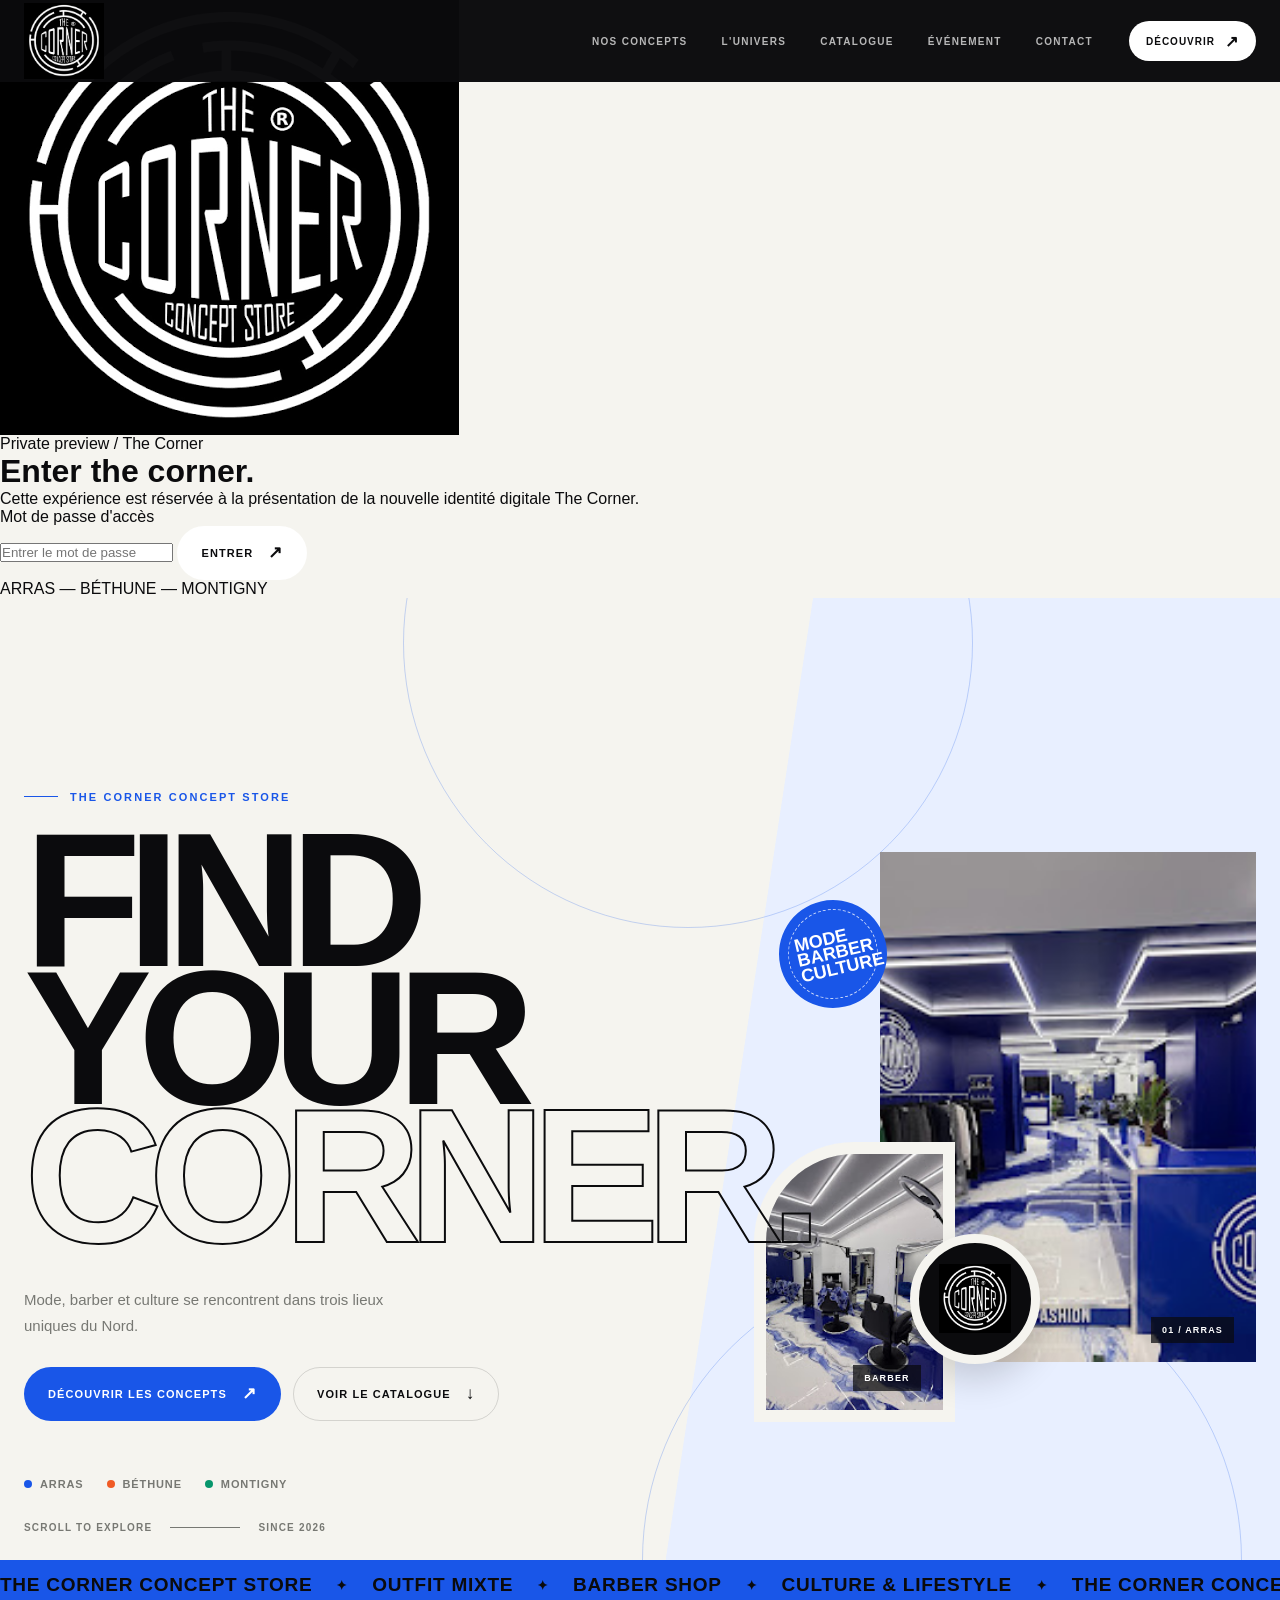
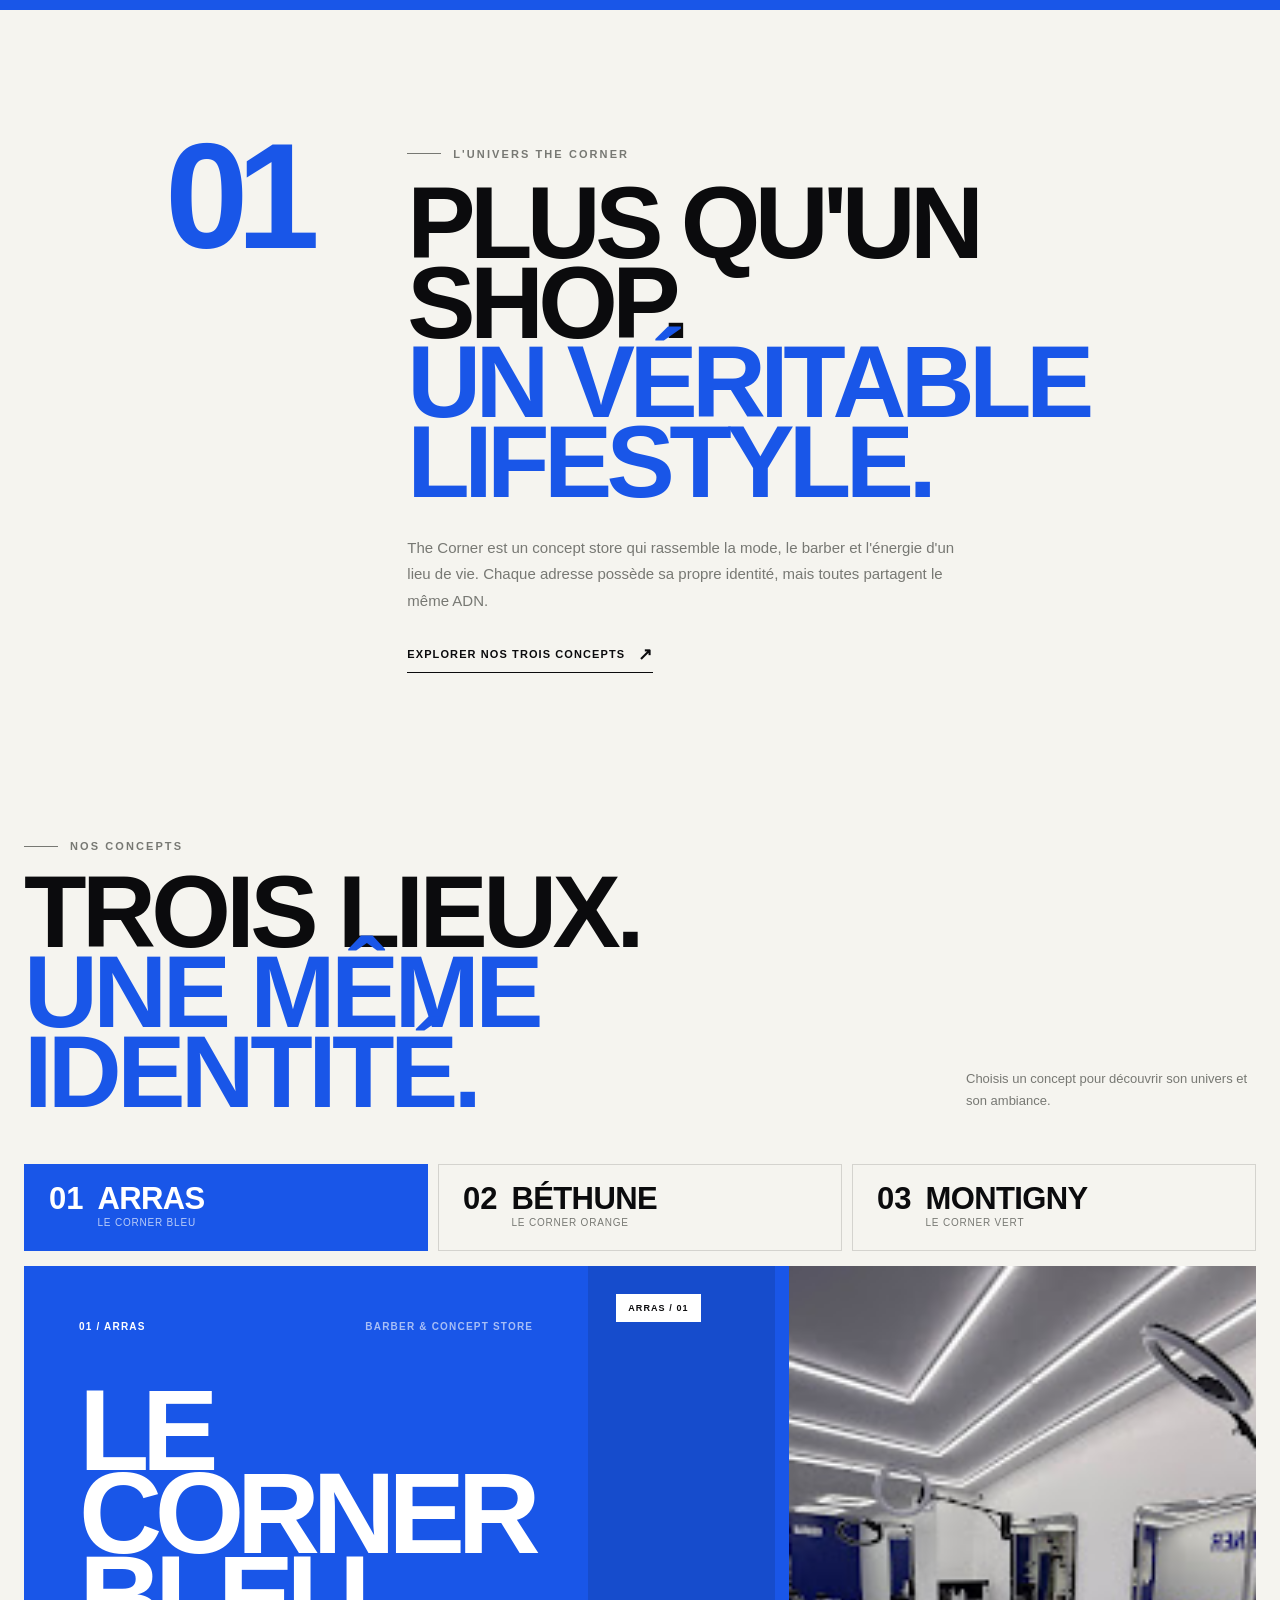
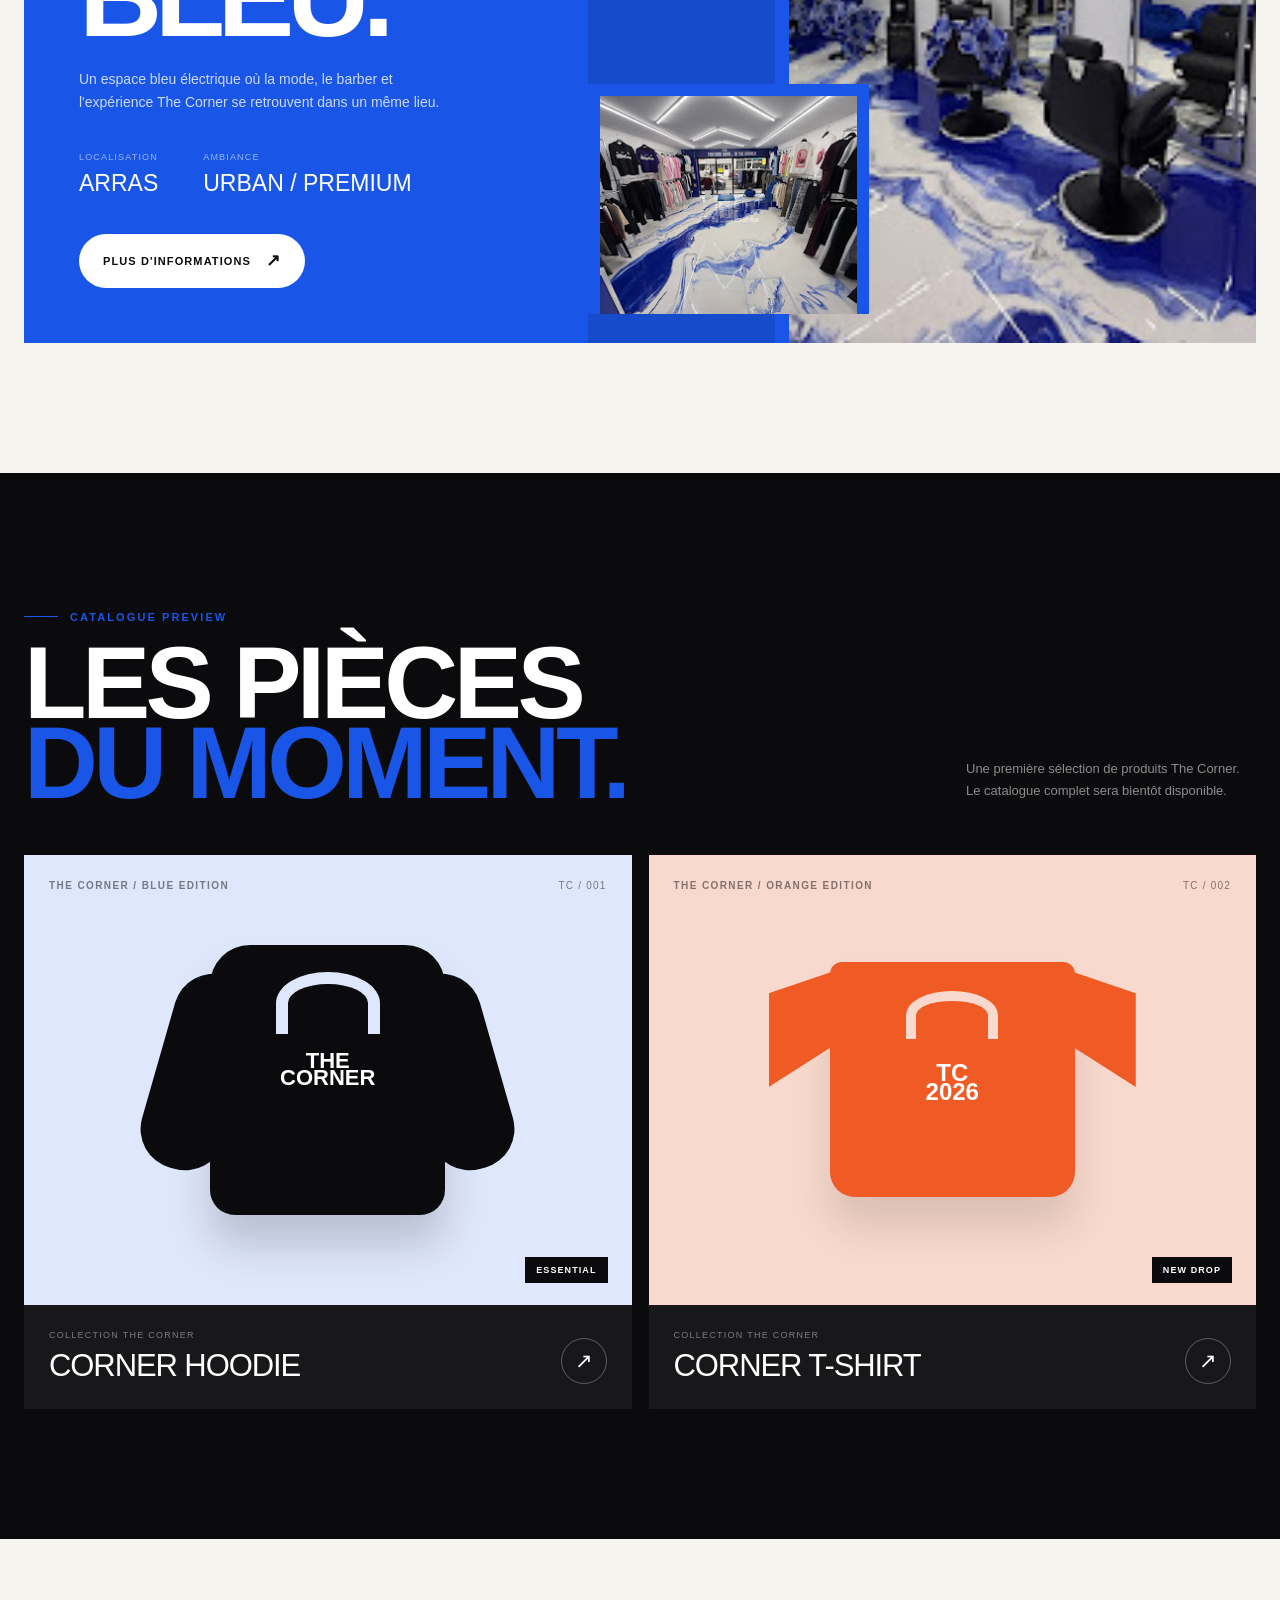
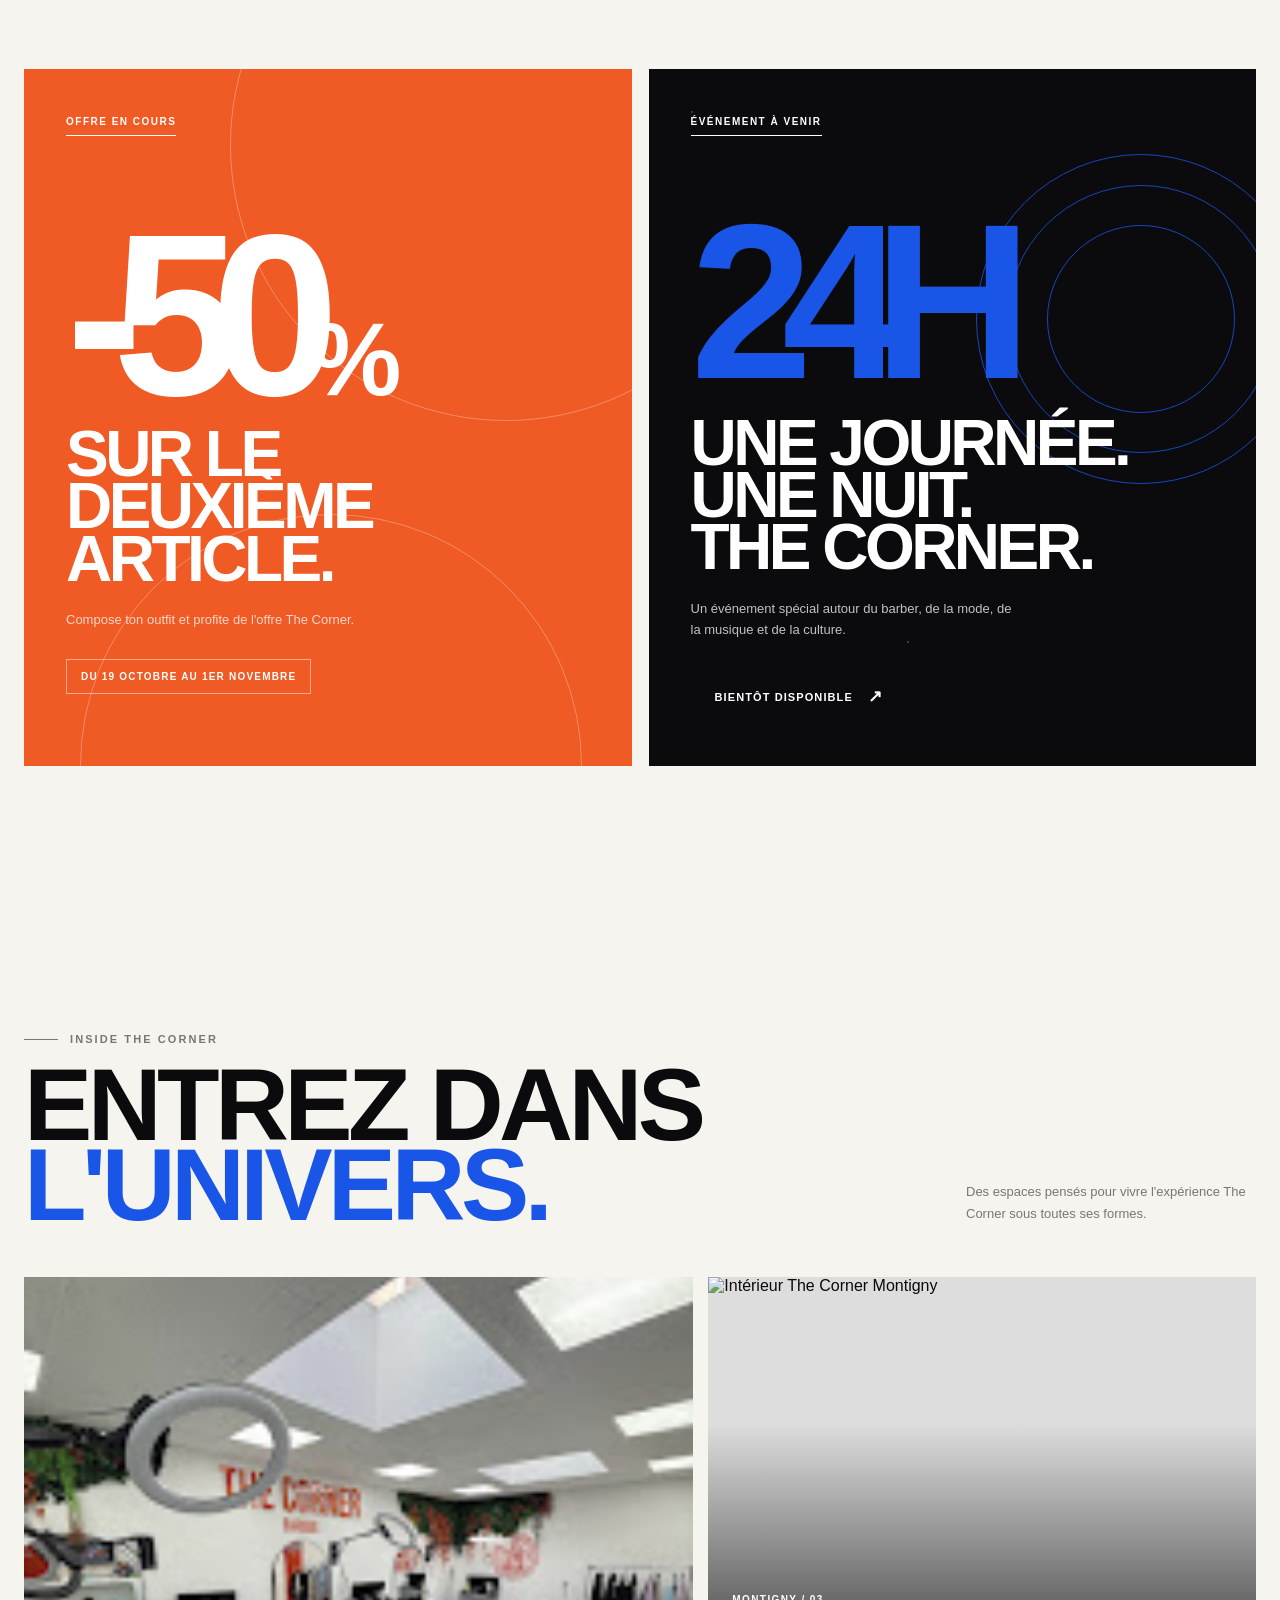
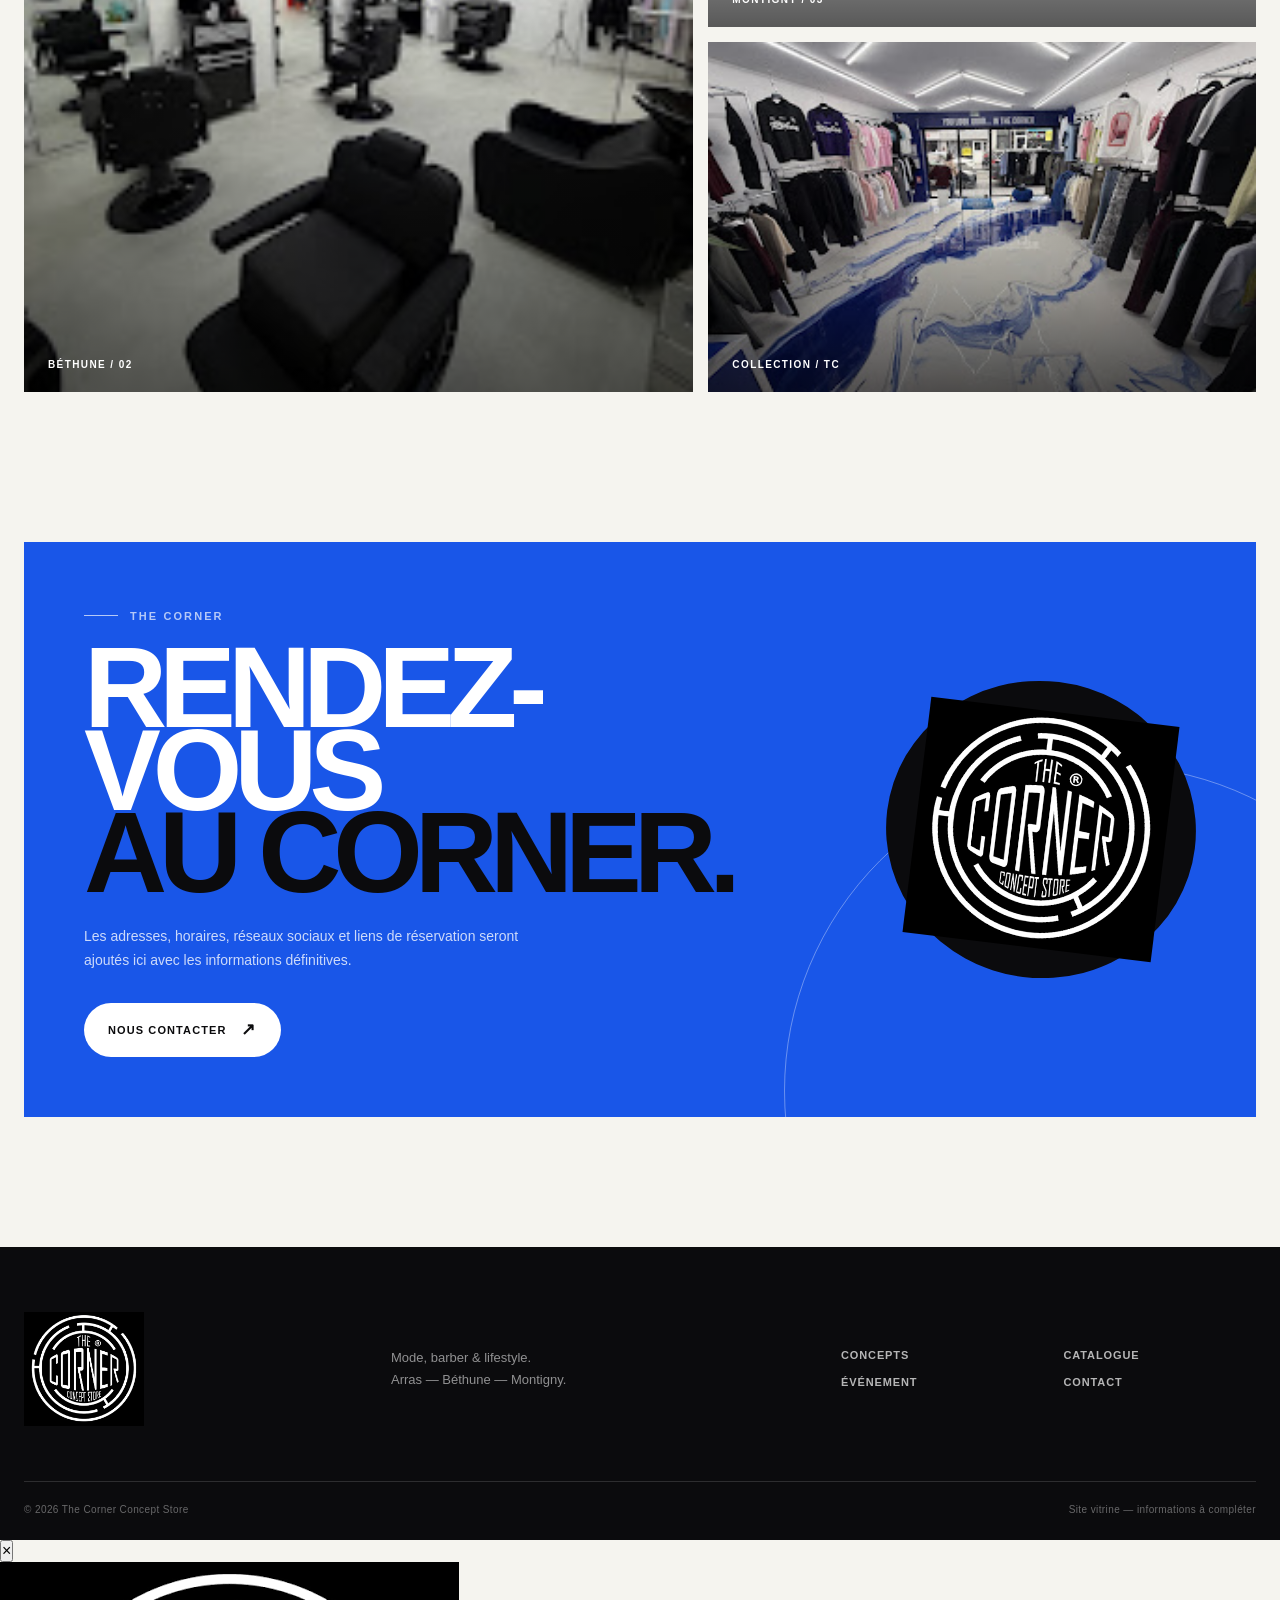
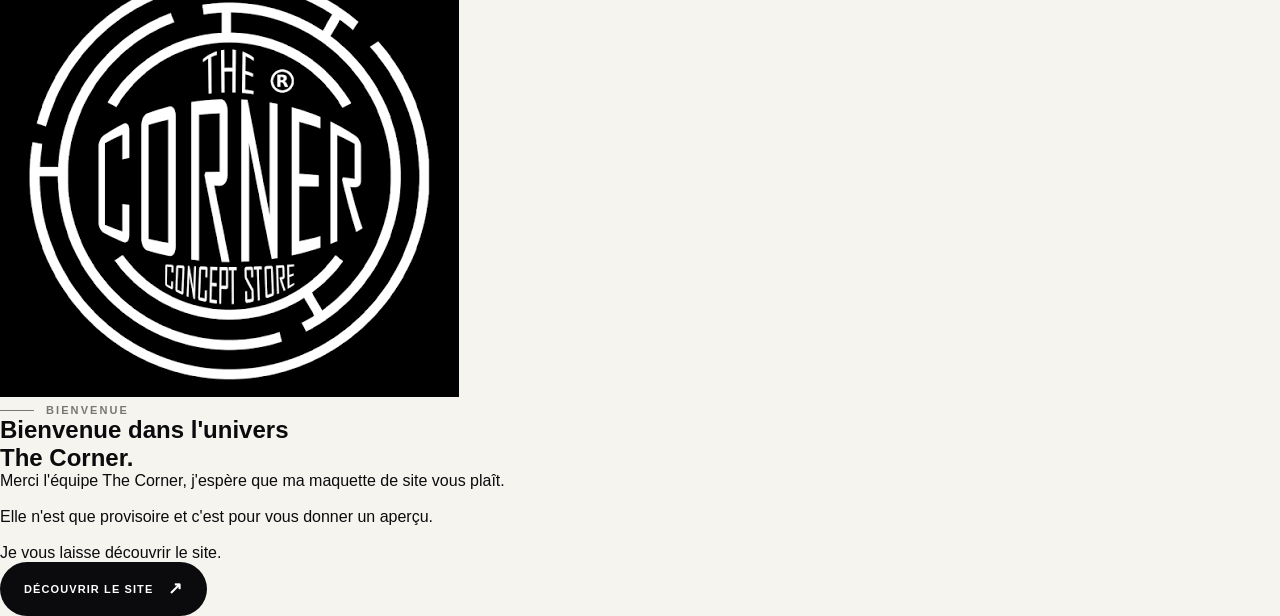
==== commit b936425d: "Implement welcome modal for user greeting Added a welcome modal to greet users upon visiting the sit" ====
--- a/index.html
+++ b/index.html
@@ -639,6 +639,63 @@
     </div>
   </footer>
 
+  <!-- POPUP DE BIENVENUE -->
+<div
+  class="welcome-modal"
+  id="welcomeModal"
+  aria-hidden="true"
+>
+  <div
+    class="welcome-content"
+    role="dialog"
+    aria-modal="true"
+    aria-labelledby="welcomeTitle"
+  >
+    <button
+      class="welcome-close"
+      id="welcomeClose"
+      type="button"
+      aria-label="Fermer"
+    >
+      ×
+    </button>
+
+    <div class="welcome-logo">
+      <img src="assets/logo.png" alt="Logo The Corner" />
+    </div>
+
+    <p class="eyebrow eyebrow--dark">
+      <span></span>
+      Bienvenue
+    </p>
+
+    <h2 id="welcomeTitle">
+      Bienvenue dans
+      <strong>
+        l'univers<br />
+        The Corner.
+      </strong>
+    </h2>
+
+    <p class="welcome-text">
+      Merci l'équipe The Corner, j'espère que ma maquette de site vous plaît.
+      <br /><br />
+      Elle n'est que provisoire et c'est pour vous donner un aperçu.
+      <br /><br />
+      Je vous laisse découvrir le site.
+    </p>
+
+    <button
+      class="button button--dark"
+      id="welcomeContinue"
+      type="button"
+    >
+      Découvrir le site
+      <span>↗</span>
+    </button>
+  </div>
+</div>
+  
   <!-- MODALE PRODUIT -->
   <div class="modal" id="productModal" aria-hidden="true">
     <div class="modal-content" role="dialog" aria-modal="true">
